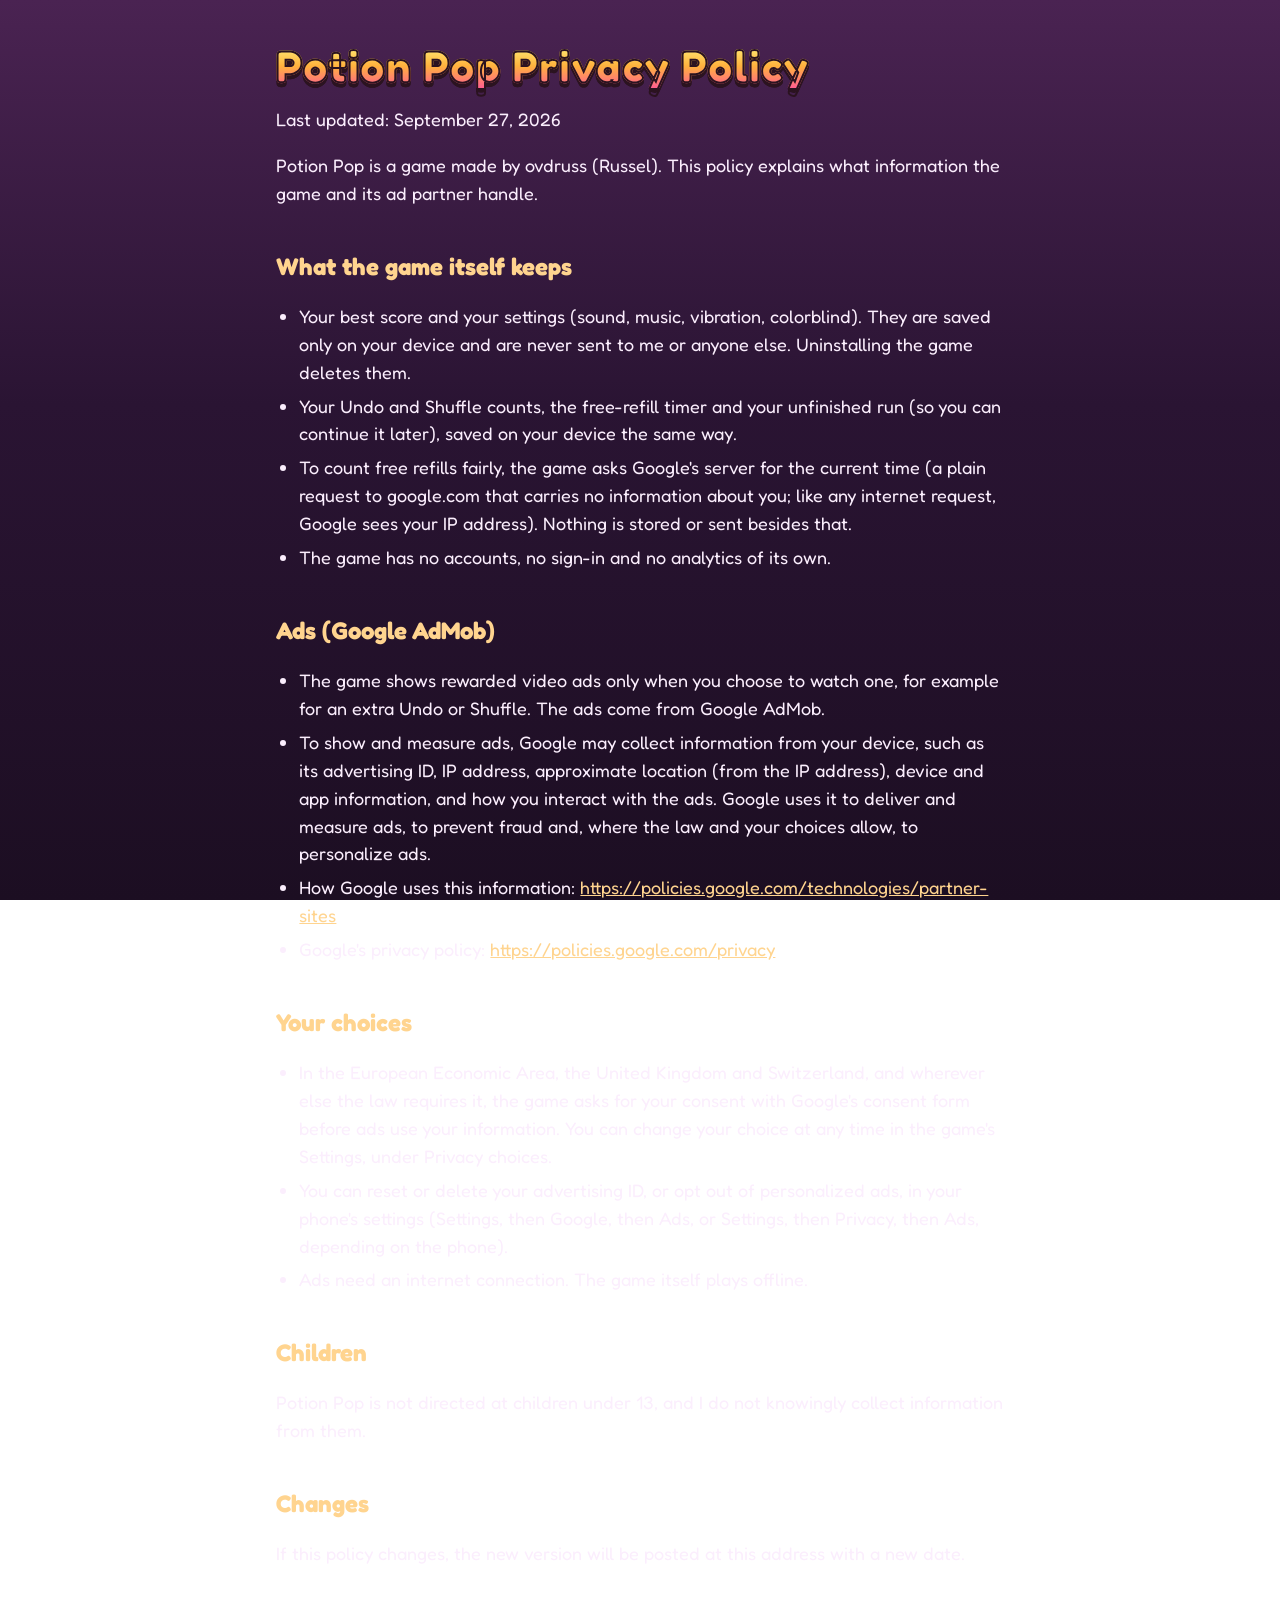
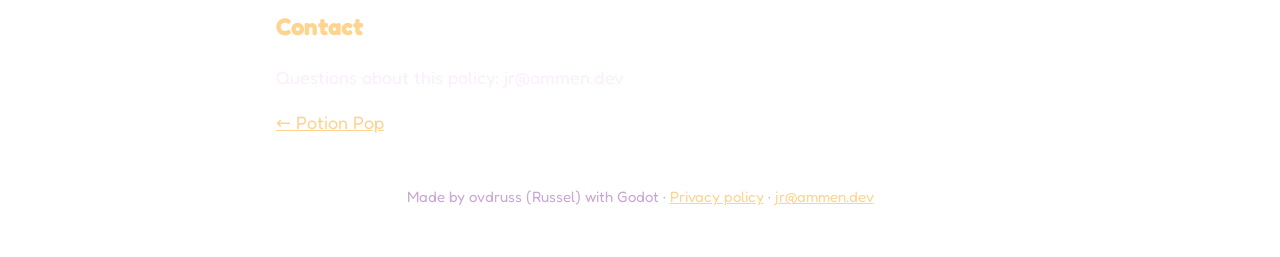
==== privacy/index.html @ 9a741957 "Potion Pop website: game page, privacy policy, app-ads.txt" ====
<!doctype html>
<html lang="en"><head><meta charset="utf-8"><meta name="viewport" content="width=device-width, initial-scale=1">
<title>Potion Pop: Privacy Policy</title><meta name="description" content="The privacy policy of Potion Pop, a game by ovdruss.">
<meta property="og:title" content="Potion Pop"><meta property="og:description" content="The privacy policy of Potion Pop, a game by ovdruss.">
<meta property="og:image" content="https://opiumheimer.github.io/assets/icon.png">
<link rel="icon" href="/assets/icon.png"><style>
@font-face { font-family: Fredoka; src: url("/assets/Fredoka.ttf"); font-weight: 300 700; }
:root { --ink: #2b1320; --cream: #fff6e0; --gold: #ffd48f; --pink: #ff5f8f; --text: #fbeefd; --muted: #c9a9d4; }
* { box-sizing: border-box; }
body { margin: 0; background: linear-gradient(#4a2352, #2a1433 45%, #1c0e22) fixed; color: var(--text);
  font: 18px/1.55 Fredoka, system-ui, sans-serif; }
main { max-width: 760px; margin: 0 auto; padding: 32px 16px 48px; }
a { color: var(--gold); }
.hero { text-align: center; }
.icon { width: 132px; height: 132px; border-radius: 30px; box-shadow: 0 10px 30px #0008; }
h1 { margin: 12px 0 0; font-size: 64px; line-height: 1; font-weight: 700; letter-spacing: 1px;
  background: linear-gradient(#fff27a, #ffb23d 50%, var(--pink)); -webkit-background-clip: text; background-clip: text;
  color: transparent; -webkit-text-stroke: 2px var(--ink); paint-order: stroke fill; filter: drop-shadow(0 4px 0 var(--ink)); }
.tag { margin: 12px auto 24px; max-width: 30em; font-size: 20px; }
.btn { display: inline-flex; align-items: center; gap: 10px; padding: 14px 26px; border-radius: 999px;
  background: linear-gradient(var(--cream), var(--gold)); color: var(--ink); font-size: clamp(19px, 5.4vw, 26px); font-weight: 700; white-space: nowrap;
  text-decoration: none; border: 5px solid var(--ink); box-shadow: 0 8px 0 #9c5a2e; }
.btn:active { transform: translateY(6px); box-shadow: 0 2px 0 #9c5a2e; }
.meta { color: var(--muted); font-size: 15px; margin-top: 16px; }
.trailer { display: block; width: min(100%, 340px); margin: 36px auto 0; border-radius: 22px; border: 5px solid var(--ink); background: #000; }
.shots { display: flex; gap: 14px; overflow-x: auto; padding: 8px 2px 16px; margin: 32px -16px 0; padding-left: 16px; scroll-snap-type: x mandatory; }
.shots img { height: 380px; border-radius: 18px; border: 4px solid var(--ink); scroll-snap-align: center; }
h2 { font-size: 30px; margin: 40px 0 10px; color: var(--gold); }
ul, ol { padding-left: 1.3em; } li { margin: 6px 0; }
.card { background: #0003; border: 2px solid #ffffff1a; border-radius: 20px; padding: 6px 22px 12px; }
footer { margin-top: 48px; text-align: center; color: var(--muted); font-size: 15px; }
.policy h1 { font-size: 44px; } .policy h2 { font-size: 24px; }
</style></head>
<body><main><article class="policy"><h1>Potion Pop Privacy Policy</h1>
<p>Last updated: September 27, 2026</p>
<p>Potion Pop is a game made by ovdruss (Russel). This policy explains what information the game and its ad partner handle.</p>
<h2>What the game itself keeps</h2>
<ul>
<li>Your best score and your settings (sound, music, vibration, colorblind). They are saved only on your device and are never sent to me or anyone else. Uninstalling the game deletes them.</li>
<li>Your Undo and Shuffle counts, the free-refill timer and your unfinished run (so you can continue it later), saved on your device the same way.</li>
<li>To count free refills fairly, the game asks Google's server for the current time (a plain request to google.com that carries no information about you; like any internet request, Google sees your IP address). Nothing is stored or sent besides that.</li>
<li>The game has no accounts, no sign-in and no analytics of its own.</li>
</ul>
<h2>Ads (Google AdMob)</h2>
<ul>
<li>The game shows rewarded video ads only when you choose to watch one, for example for an extra Undo or Shuffle. The ads come from Google AdMob.</li>
<li>To show and measure ads, Google may collect information from your device, such as its advertising ID, IP address, approximate location (from the IP address), device and app information, and how you interact with the ads. Google uses it to deliver and measure ads, to prevent fraud and, where the law and your choices allow, to personalize ads.</li>
<li>How Google uses this information: <a href="https://policies.google.com/technologies/partner-sites">https://policies.google.com/technologies/partner-sites</a></li>
<li>Google's privacy policy: <a href="https://policies.google.com/privacy">https://policies.google.com/privacy</a></li>
</ul>
<h2>Your choices</h2>
<ul>
<li>In the European Economic Area, the United Kingdom and Switzerland, and wherever else the law requires it, the game asks for your consent with Google's consent form before ads use your information. You can change your choice at any time in the game's Settings, under Privacy choices.</li>
<li>You can reset or delete your advertising ID, or opt out of personalized ads, in your phone's settings (Settings, then Google, then Ads, or Settings, then Privacy, then Ads, depending on the phone).</li>
<li>Ads need an internet connection. The game itself plays offline.</li>
</ul>
<h2>Children</h2>
<p>Potion Pop is not directed at children under 13, and I do not knowingly collect information from them.</p>
<h2>Changes</h2>
<p>If this policy changes, the new version will be posted at this address with a new date.</p>
<h2>Contact</h2>
<p>Questions about this policy: jr@ammen.dev</p></article><p><a href="/">&larr; Potion Pop</a></p><footer>Made by ovdruss (Russel) with Godot · <a href="/privacy/">Privacy policy</a> · <a href="mailto:jr@ammen.dev">jr@ammen.dev</a></footer></main></body></html>
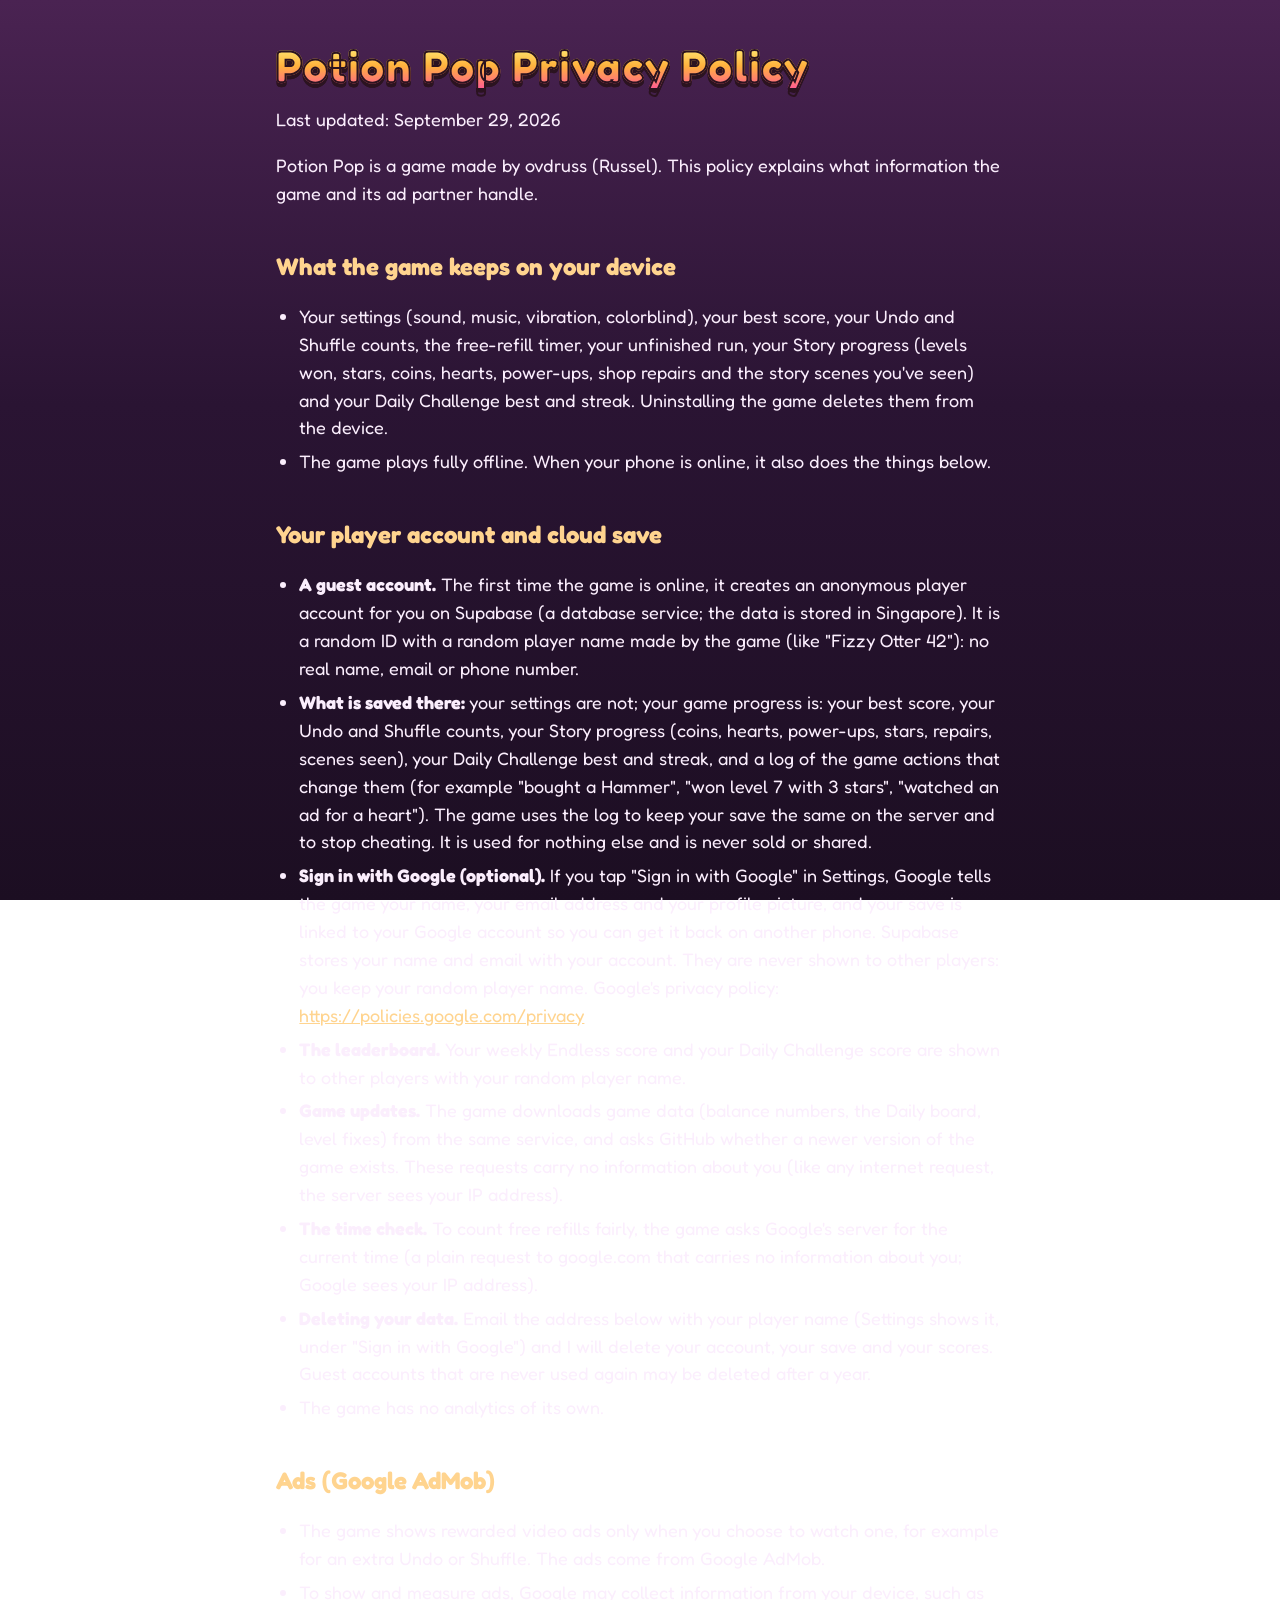
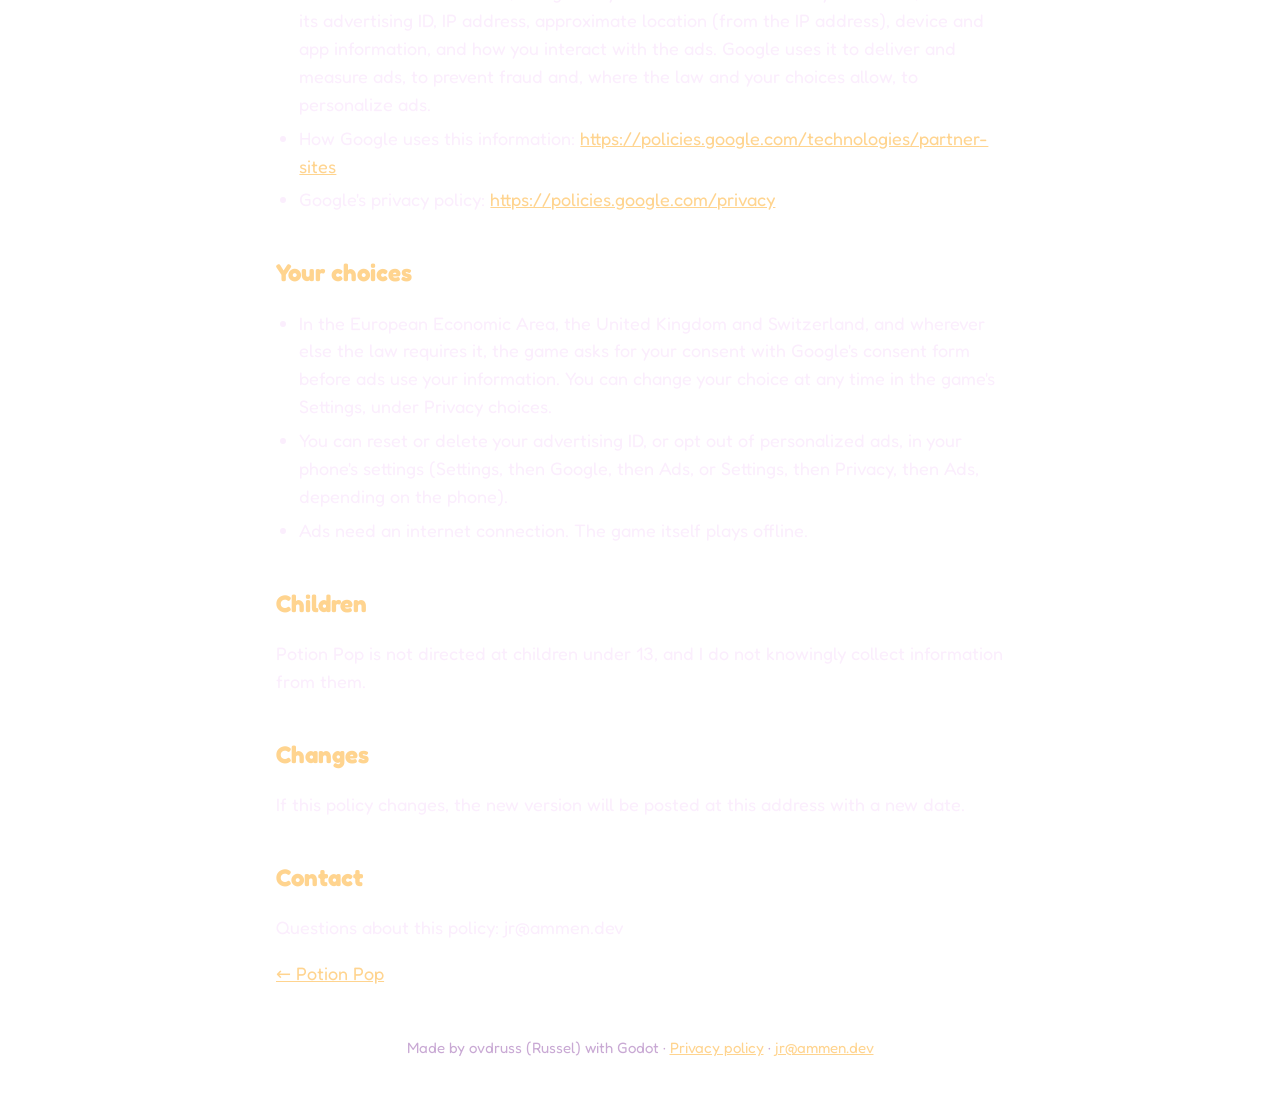
==== commit f926adba: "v1.0.4: the privacy policy for accounts, cloud save and the leaderboard; the download's real size" ====
--- a/privacy/index.html
+++ b/privacy/index.html
@@ -29,17 +29,28 @@
 ul, ol { padding-left: 1.3em; } li { margin: 6px 0; }
 .card { background: #0003; border: 2px solid #ffffff1a; border-radius: 20px; padding: 6px 22px 12px; }
 footer { margin-top: 48px; text-align: center; color: var(--muted); font-size: 15px; }
+.help { margin: 22px auto 0; max-width: 520px; text-align: left; background: #fff6e0; color: var(--ink); border: 4px solid var(--ink); border-radius: 20px; padding: 14px 20px; font-size: 17px; }
+.help b { color: #b0265a; } .help p { margin: 6px 0; }
 .policy h1 { font-size: 44px; } .policy h2 { font-size: 24px; }
 </style></head>
 <body><main><article class="policy"><h1>Potion Pop Privacy Policy</h1>
-<p>Last updated: September 27, 2026</p>
+<p>Last updated: September 29, 2026</p>
 <p>Potion Pop is a game made by ovdruss (Russel). This policy explains what information the game and its ad partner handle.</p>
-<h2>What the game itself keeps</h2>
+<h2>What the game keeps on your device</h2>
 <ul>
-<li>Your best score and your settings (sound, music, vibration, colorblind). They are saved only on your device and are never sent to me or anyone else. Uninstalling the game deletes them.</li>
-<li>Your Undo and Shuffle counts, the free-refill timer and your unfinished run (so you can continue it later), saved on your device the same way.</li>
-<li>To count free refills fairly, the game asks Google's server for the current time (a plain request to google.com that carries no information about you; like any internet request, Google sees your IP address). Nothing is stored or sent besides that.</li>
-<li>The game has no accounts, no sign-in and no analytics of its own.</li>
+<li>Your settings (sound, music, vibration, colorblind), your best score, your Undo and Shuffle counts, the free-refill timer, your unfinished run, your Story progress (levels won, stars, coins, hearts, power-ups, shop repairs and the story scenes you've seen) and your Daily Challenge best and streak. Uninstalling the game deletes them from the device.</li>
+<li>The game plays fully offline. When your phone is online, it also does the things below.</li>
+</ul>
+<h2>Your player account and cloud save</h2>
+<ul>
+<li><strong>A guest account.</strong> The first time the game is online, it creates an anonymous player account for you on Supabase (a database service; the data is stored in Singapore). It is a random ID with a random player name made by the game (like "Fizzy Otter 42"): no real name, email or phone number.</li>
+<li><strong>What is saved there:</strong> your settings are not; your game progress is: your best score, your Undo and Shuffle counts, your Story progress (coins, hearts, power-ups, stars, repairs, scenes seen), your Daily Challenge best and streak, and a log of the game actions that change them (for example "bought a Hammer", "won level 7 with 3 stars", "watched an ad for a heart"). The game uses the log to keep your save the same on the server and to stop cheating. It is used for nothing else and is never sold or shared.</li>
+<li><strong>Sign in with Google (optional).</strong> If you tap "Sign in with Google" in Settings, Google tells the game your name, your email address and your profile picture, and your save is linked to your Google account so you can get it back on another phone. Supabase stores your name and email with your account. They are never shown to other players: you keep your random player name. Google's privacy policy: <a href="https://policies.google.com/privacy">https://policies.google.com/privacy</a></li>
+<li><strong>The leaderboard.</strong> Your weekly Endless score and your Daily Challenge score are shown to other players with your random player name.</li>
+<li><strong>Game updates.</strong> The game downloads game data (balance numbers, the Daily board, level fixes) from the same service, and asks GitHub whether a newer version of the game exists. These requests carry no information about you (like any internet request, the server sees your IP address).</li>
+<li><strong>The time check.</strong> To count free refills fairly, the game asks Google's server for the current time (a plain request to google.com that carries no information about you; Google sees your IP address).</li>
+<li><strong>Deleting your data.</strong> Email the address below with your player name (Settings shows it, under "Sign in with Google") and I will delete your account, your save and your scores. Guest accounts that are never used again may be deleted after a year.</li>
+<li>The game has no analytics of its own.</li>
 </ul>
 <h2>Ads (Google AdMob)</h2>
 <ul>
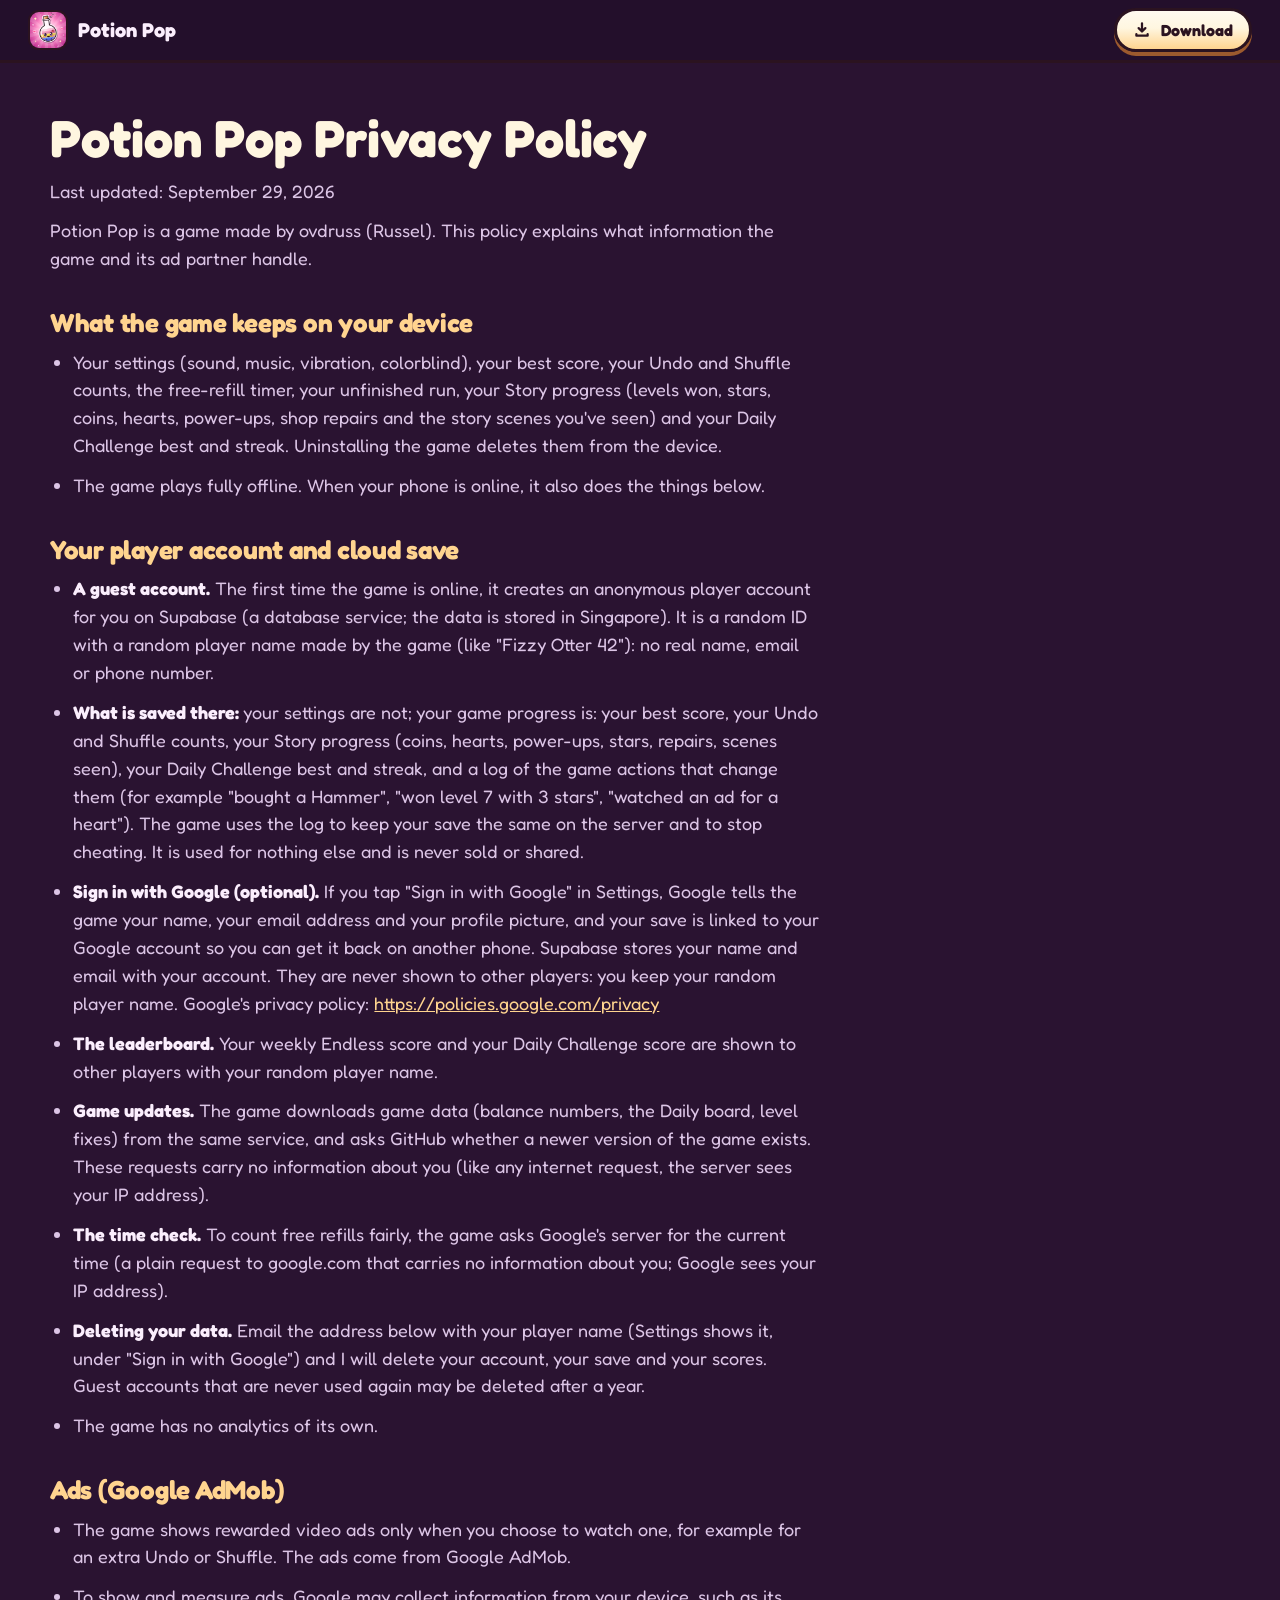
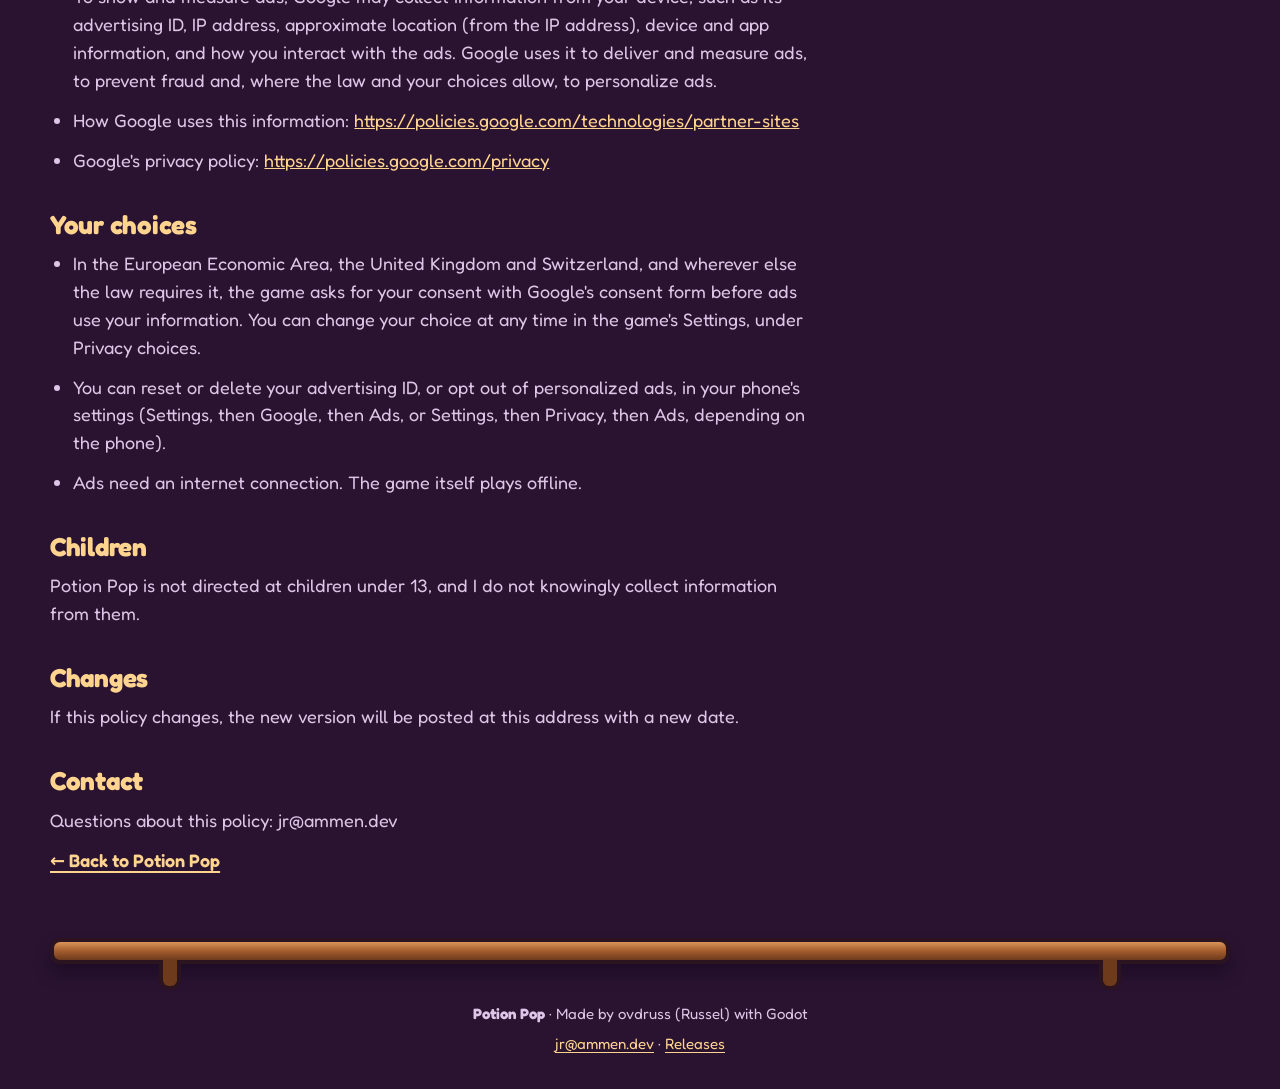
==== commit 6cb105a1: "The redesigned site: Story Mode, the three puzzles, the shop before/after, the gallery, Potion Pop's" ====
--- a/privacy/index.html
+++ b/privacy/index.html
@@ -1,39 +1,20 @@
 <!doctype html>
 <html lang="en"><head><meta charset="utf-8"><meta name="viewport" content="width=device-width, initial-scale=1">
-<title>Potion Pop: Privacy Policy</title><meta name="description" content="The privacy policy of Potion Pop, a game by ovdruss.">
-<meta property="og:title" content="Potion Pop"><meta property="og:description" content="The privacy policy of Potion Pop, a game by ovdruss.">
-<meta property="og:image" content="https://opiumheimer.github.io/assets/icon.png">
-<link rel="icon" href="/assets/icon.png"><style>
-@font-face { font-family: Fredoka; src: url("/assets/Fredoka.ttf"); font-weight: 300 700; }
-:root { --ink: #2b1320; --cream: #fff6e0; --gold: #ffd48f; --pink: #ff5f8f; --text: #fbeefd; --muted: #c9a9d4; }
-* { box-sizing: border-box; }
-body { margin: 0; background: linear-gradient(#4a2352, #2a1433 45%, #1c0e22) fixed; color: var(--text);
-  font: 18px/1.55 Fredoka, system-ui, sans-serif; }
-main { max-width: 760px; margin: 0 auto; padding: 32px 16px 48px; }
-a { color: var(--gold); }
-.hero { text-align: center; }
-.icon { width: 132px; height: 132px; border-radius: 30px; box-shadow: 0 10px 30px #0008; }
-h1 { margin: 12px 0 0; font-size: 64px; line-height: 1; font-weight: 700; letter-spacing: 1px;
-  background: linear-gradient(#fff27a, #ffb23d 50%, var(--pink)); -webkit-background-clip: text; background-clip: text;
-  color: transparent; -webkit-text-stroke: 2px var(--ink); paint-order: stroke fill; filter: drop-shadow(0 4px 0 var(--ink)); }
-.tag { margin: 12px auto 24px; max-width: 30em; font-size: 20px; }
-.btn { display: inline-flex; align-items: center; gap: 10px; padding: 14px 26px; border-radius: 999px;
-  background: linear-gradient(var(--cream), var(--gold)); color: var(--ink); font-size: clamp(19px, 5.4vw, 26px); font-weight: 700; white-space: nowrap;
-  text-decoration: none; border: 5px solid var(--ink); box-shadow: 0 8px 0 #9c5a2e; }
-.btn:active { transform: translateY(6px); box-shadow: 0 2px 0 #9c5a2e; }
-.meta { color: var(--muted); font-size: 15px; margin-top: 16px; }
-.trailer { display: block; width: min(100%, 340px); margin: 36px auto 0; border-radius: 22px; border: 5px solid var(--ink); background: #000; }
-.shots { display: flex; gap: 14px; overflow-x: auto; padding: 8px 2px 16px; margin: 32px -16px 0; padding-left: 16px; scroll-snap-type: x mandatory; }
-.shots img { height: 380px; border-radius: 18px; border: 4px solid var(--ink); scroll-snap-align: center; }
-h2 { font-size: 30px; margin: 40px 0 10px; color: var(--gold); }
-ul, ol { padding-left: 1.3em; } li { margin: 6px 0; }
-.card { background: #0003; border: 2px solid #ffffff1a; border-radius: 20px; padding: 6px 22px 12px; }
-footer { margin-top: 48px; text-align: center; color: var(--muted); font-size: 15px; }
-.help { margin: 22px auto 0; max-width: 520px; text-align: left; background: #fff6e0; color: var(--ink); border: 4px solid var(--ink); border-radius: 20px; padding: 14px 20px; font-size: 17px; }
-.help b { color: #b0265a; } .help p { margin: 6px 0; }
-.policy h1 { font-size: 44px; } .policy h2 { font-size: 24px; }
-</style></head>
-<body><main><article class="policy"><h1>Potion Pop Privacy Policy</h1>
+<title>Potion Pop: Privacy Policy</title>
+<meta name="description" content="The privacy policy of Potion Pop, a game by ovdruss.">
+<link rel="canonical" href="https://opiumheimer.github.io/privacy/">
+<meta name="theme-color" content="#2a1331">
+<meta property="og:title" content="Potion Pop: Privacy Policy">
+<meta property="og:image" content="https://opiumheimer.github.io/assets/img/og.png">
+<link rel="icon" href="../assets/icon.png">
+<link rel="stylesheet" href="../assets/css/site.css?v=187fda86"></head>
+<body>
+<a class="skip" href="#main">Skip to content</a>
+<header class="nav">
+  <a class="brand" href="../"><img src="../assets/icon.png" width="40" height="40" alt=""><span>Potion Pop</span></a>
+  <a class="btn btn-sm" href="https://github.com/opiumheimer/opiumheimer.github.io/releases/latest/download/PotionPop.apk"><svg aria-hidden="true" viewBox="0 0 24 24"><path d="M12 3v11m0 0-4.5-4.5M12 14l4.5-4.5M4.5 17.5v2h15v-2"/></svg>Download</a>
+</header>
+<main id="main" class="wrap policy"><article><h1>Potion Pop Privacy Policy</h1>
 <p>Last updated: September 29, 2026</p>
 <p>Potion Pop is a game made by ovdruss (Russel). This policy explains what information the game and its ad partner handle.</p>
 <h2>What the game keeps on your device</h2>
@@ -70,4 +51,9 @@
 <h2>Changes</h2>
 <p>If this policy changes, the new version will be posted at this address with a new date.</p>
 <h2>Contact</h2>
-<p>Questions about this policy: jr@ammen.dev</p></article><p><a href="/">&larr; Potion Pop</a></p><footer>Made by ovdruss (Russel) with Godot · <a href="/privacy/">Privacy policy</a> · <a href="mailto:jr@ammen.dev">jr@ammen.dev</a></footer></main></body></html>
+<p>Questions about this policy: jr@ammen.dev</p></article>
+<p><a class="text-link" href="../">&larr; Back to Potion Pop</a></p></main>
+<footer class="foot"><div class="shelf" aria-hidden="true"></div>
+<p><b>Potion Pop</b> · Made by ovdruss (Russel) with Godot</p>
+<p><a href="mailto:jr@ammen.dev">jr@ammen.dev</a> · <a href="https://github.com/opiumheimer/opiumheimer.github.io/releases">Releases</a></p></footer>
+</body></html>
--- a/assets/css/site.css
+++ b/assets/css/site.css
@@ -0,0 +1,591 @@
+/* Potion Pop's website (tools/make_site.py copies it to assets/css/site.css).
+   The game's own look: ink outlines, cream candy buttons with a lip, wood shelves,
+   the night potion shop in plum, the Sugar Rush pinks for the arcade side. Mobile first. */
+
+@font-face {
+  font-family: Fredoka;
+  src: url("../Fredoka.ttf") format("truetype");
+  font-weight: 300 700;
+  font-display: swap;
+}
+
+:root {
+  --ink: #2b1320;
+  --night: #2a1331;
+  --plum: #3b1a45;
+  --plum-hi: #54275e;
+  --cream: #fff6e0;
+  --gold: #ffd48f;
+  --honey: #ffb23d;
+  --berry: #ff5f8f;
+  --berry-deep: #d8356b;
+  --blush: #ffc4d8;
+  --wood-hi: #d9955a;
+  --wood: #a8602f;
+  --wood-lo: #6e3a1c;
+  --lip: #9c5a2e;
+  --mint: #6fdca0;
+  --text: #fbeefd;
+  --muted: #dcc5e6;
+  --wrap: 1180px;
+  --gutter: 16px;
+  --radius: 22px;
+  --ease: cubic-bezier(.16, 1, .3, 1);
+  color-scheme: dark;
+}
+
+*, *::before, *::after { box-sizing: border-box; }
+html { scroll-behavior: smooth; scroll-padding-top: 76px; -webkit-text-size-adjust: 100%; }
+body {
+  margin: 0;
+  overflow-x: clip;
+  background: var(--night);
+  color: var(--text);
+  font: 400 17px/1.55 Fredoka, "Trebuchet MS", system-ui, sans-serif;
+}
+img, video, svg { display: block; max-width: 100%; }
+img, video { height: auto; }
+h1, h2, h3 { margin: 0; line-height: 1.05; font-weight: 700; text-wrap: balance; }
+h2 { font-size: clamp(34px, 8vw, 58px); letter-spacing: -.01em; }
+h3 { font-size: 22px; }
+p { margin: 0; }
+a { color: inherit; }
+ul, ol { margin: 0; padding: 0; list-style: none; }
+::selection { background: var(--berry); color: #fff; }
+:focus-visible { outline: 4px solid var(--gold); outline-offset: 3px; border-radius: 12px; }
+html { scrollbar-color: var(--plum-hi) var(--night); }
+
+.wrap { width: min(100% - 2 * var(--gutter), var(--wrap)); margin-inline: auto; }
+.lead { margin-top: 14px; max-width: 34em; color: var(--muted); font-size: 19px; }
+.text-link { color: var(--gold); font-weight: 600; text-underline-offset: 4px; text-decoration-thickness: 2px; }
+
+.skip {
+  position: absolute; left: 12px; top: -80px; z-index: 50;
+  padding: 10px 16px; border-radius: 12px; background: var(--cream); color: var(--ink); font-weight: 700;
+}
+.skip:focus { top: 12px; }
+
+/* --- Buttons: the game's cream candy pill (ink outline + a toffee lip) --- */
+.btn {
+  display: inline-flex; align-items: center; justify-content: center; gap: 10px;
+  min-height: 48px; padding: 8px 20px;
+  border: 4px solid var(--ink); border-radius: 999px;
+  background: linear-gradient(#fffaf0, var(--cream) 45%, var(--gold));
+  color: var(--ink); font-weight: 700; font-size: 17px; text-decoration: none; white-space: nowrap;
+  box-shadow: 0 5px 0 var(--lip), 0 10px 18px rgb(12 2 18 / .35);
+  transition: transform .15s var(--ease), box-shadow .15s var(--ease);
+}
+.btn svg { width: 22px; height: 22px; fill: none; stroke: currentColor; stroke-width: 3; stroke-linecap: round; stroke-linejoin: round; }
+.btn:hover { transform: translateY(-2px); box-shadow: 0 7px 0 var(--lip), 0 14px 22px rgb(12 2 18 / .4); }
+.btn:active { transform: translateY(4px); box-shadow: 0 1px 0 var(--lip), 0 4px 8px rgb(12 2 18 / .3); }
+.btn-big { min-height: 68px; padding: 10px 30px; font-size: clamp(20px, 5.6vw, 25px); border-width: 5px; box-shadow: 0 7px 0 var(--lip), 0 14px 26px rgb(12 2 18 / .45); }
+.btn-big svg { width: 28px; height: 28px; }
+.btn-sm { min-height: 44px; padding: 6px 16px; font-size: 16px; border-width: 3px; box-shadow: 0 4px 0 var(--lip); }
+.btn-sm svg { width: 18px; height: 18px; }
+
+.round {
+  display: grid; place-items: center; width: 48px; height: 48px; padding: 0;
+  border: 3px solid var(--ink); border-radius: 50%; background: var(--cream); color: var(--ink);
+  box-shadow: 0 4px 0 var(--lip); cursor: pointer;
+  transition: transform .15s var(--ease);
+}
+.round svg { width: 22px; height: 22px; fill: none; stroke: currentColor; stroke-width: 3.2; stroke-linecap: round; stroke-linejoin: round; }
+.round:hover { transform: translateY(-2px); }
+.round:active { transform: translateY(3px); box-shadow: 0 1px 0 var(--lip); }
+
+/* --- Phone frames --- */
+.phone {
+  position: relative; aspect-ratio: 9 / 16; overflow: hidden;
+  border: 7px solid var(--ink); border-radius: 34px; background: var(--ink);
+  box-shadow: 0 22px 44px rgb(10 0 18 / .5);
+}
+.phone img, .phone video { width: 100%; height: 100%; object-fit: cover; }
+
+/* --- Wood shelf --- */
+.shelf {
+  position: relative; height: 26px;
+  border: 4px solid var(--ink); border-radius: 10px;
+  background: linear-gradient(var(--wood-hi), var(--wood) 45%, var(--wood-lo));
+  box-shadow: 0 10px 16px rgb(10 0 18 / .35);
+}
+.shelf::before, .shelf::after {
+  content: ""; position: absolute; top: 18px; width: 22px; height: 30px;
+  border: 4px solid var(--ink); border-top: 0; border-radius: 0 0 10px 10px; background: var(--wood-lo);
+}
+.shelf::before { left: 9%; }
+.shelf::after { right: 9%; }
+
+/* --- Nav --- */
+.nav {
+  position: sticky; top: 0; z-index: 20;
+  display: flex; align-items: center; justify-content: space-between; gap: 12px;
+  padding: 8px var(--gutter);
+  background: rgb(36 15 43 / .94);
+  border-bottom: 3px solid var(--ink);
+}
+.brand { display: flex; align-items: center; gap: 10px; min-height: 44px; font-weight: 700; font-size: 20px; text-decoration: none; white-space: nowrap; }
+.brand img { border-radius: 11px; border: 2px solid var(--ink); }
+.nav nav { display: none; }
+.nav nav ul { display: flex; gap: 4px; }
+.nav nav a { display: block; padding: 10px 14px; border-radius: 999px; font-weight: 600; text-decoration: none; color: var(--muted); }
+.nav nav a:hover { color: var(--text); background: rgb(255 255 255 / .07); }
+
+/* --- Hero: the shop at night --- */
+.hero {
+  position: relative; isolation: isolate;
+  display: grid; gap: 24px;
+  padding: 58px var(--gutter) 0;
+  background:
+    radial-gradient(ellipse 70% 50% at 50% 12%, rgb(255 200 120 / .16), transparent 70%),
+    radial-gradient(circle at 1.5px 1.5px, rgb(255 255 255 / .05) 1.5px, transparent 2px) 0 0 / 30px 30px,
+    linear-gradient(#512660, var(--plum) 55%, var(--night));
+  overflow: clip;
+}
+.lights { position: absolute; inset: 0 0 auto; width: 100%; height: 70px; z-index: -1; }
+.lights path { fill: none; stroke: var(--ink); stroke-width: 4; vector-effect: non-scaling-stroke; }
+.lights circle { fill: #ffe9a8; stroke: var(--ink); stroke-width: 3; vector-effect: non-scaling-stroke; animation: twinkle 3.2s ease-in-out infinite; }
+.lights circle:nth-child(3n) { fill: var(--blush); animation-delay: -1.1s; }
+.lights circle:nth-child(3n + 1) { fill: #aef0cf; animation-delay: -2.2s; }
+@keyframes twinkle { 50% { opacity: .55; } }
+
+.bubbles { position: absolute; inset: 0; z-index: -1; pointer-events: none; }
+.bubbles i {
+  position: absolute; bottom: 60px; width: 14px; height: 14px; border-radius: 50%;
+  border: 2px solid rgb(255 246 224 / .5); background: rgb(255 246 224 / .08);
+  opacity: 0; animation: rise 9s linear infinite;
+}
+.bubbles i:nth-child(1) { left: 8%; animation-delay: 0s; }
+.bubbles i:nth-child(2) { left: 22%; width: 9px; height: 9px; animation-delay: -3s; }
+.bubbles i:nth-child(3) { left: 48%; width: 18px; height: 18px; animation-delay: -6s; }
+.bubbles i:nth-child(4) { left: 67%; animation-delay: -1.5s; }
+.bubbles i:nth-child(5) { left: 84%; width: 10px; height: 10px; animation-delay: -4.5s; }
+.bubbles i:nth-child(6) { left: 94%; animation-delay: -7.5s; }
+@keyframes rise {
+  0% { transform: translateY(0); opacity: 0; }
+  10% { opacity: 1; }
+  100% { transform: translateY(-560px); opacity: 0; }
+}
+
+.hero-copy { text-align: center; }
+.logo { display: flex; flex-direction: column; align-items: center; font-size: clamp(64px, 19vw, 128px); line-height: .9; transform: rotate(-4deg); }
+.logo-potion {
+  color: var(--cream);
+  -webkit-text-stroke: .09em var(--ink); paint-order: stroke fill;
+  text-shadow: 0 .07em 0 var(--ink);
+}
+/* The game's logo: the one place the candy gradient lives. */
+.logo-pop {
+  margin-top: -.02em; font-size: 1.32em; text-transform: uppercase;
+  background: linear-gradient(#fff27a 10%, var(--honey) 48%, var(--berry) 88%);
+  -webkit-background-clip: text; background-clip: text; color: transparent;
+  -webkit-text-stroke: .075em var(--ink); paint-order: stroke fill;
+  filter: drop-shadow(0 .06em 0 var(--ink));
+}
+.hero-line { margin-top: 22px; font-size: clamp(22px, 6vw, 30px); font-weight: 600; line-height: 1.2; color: var(--cream); }
+.hero-sub { margin: 10px auto 0; max-width: 28em; color: var(--muted); }
+.cta-row { display: flex; flex-direction: column; align-items: center; gap: 14px; margin-top: 24px; }
+.link-play {
+  display: inline-flex; align-items: center; gap: 8px; min-height: 44px; padding: 4px 10px;
+  color: var(--gold); font-weight: 600; text-decoration: none; border-radius: 999px;
+}
+.link-play svg { width: 22px; height: 22px; fill: currentColor; }
+.link-play:hover { text-decoration: underline; text-underline-offset: 5px; }
+.meta { margin-top: 14px; color: var(--text); font-weight: 600; font-size: 16px; }
+.meta-note { margin-top: 2px; color: var(--muted); font-size: 15px; }
+
+.hero-stage { position: relative; width: min(100%, 440px); margin: 8px auto 0; height: clamp(330px, 92vw, 470px); }
+.hero-stage .phone { position: absolute; width: 58%; }
+.phone-front { left: 6%; top: 0; transform: rotate(-3deg); z-index: 2; }
+.phone-back { right: 2%; top: 44px; transform: rotate(6deg); filter: saturate(.9); }
+.hero-mika { position: absolute; right: -4%; bottom: -10px; width: 44%; z-index: 3; filter: drop-shadow(0 10px 14px rgb(10 0 18 / .45)); }
+.hero-shelf { position: relative; z-index: 4; margin: -64px -8px 0; }
+.bottles { width: min(100%, 720px); margin: 0 auto -6px; position: relative; z-index: 1; animation: bob 4s ease-in-out infinite; }
+@keyframes bob { 50% { transform: translateY(-5px); } }
+
+/* --- Story: the awning, the before/after --- */
+.story {
+  position: relative;
+  padding: 96px 0 72px;
+  background:
+    radial-gradient(circle at 50% 0, rgb(255 180 120 / .1), transparent 60%),
+    repeating-linear-gradient(45deg, rgb(255 255 255 / .025) 0 2px, transparent 2px 26px),
+    #33173c;
+}
+.awning {
+  position: absolute; inset: 0 0 auto; height: 58px;
+  background: repeating-linear-gradient(90deg, var(--berry) 0 44px, var(--cream) 44px 88px);
+  border-top: 4px solid var(--ink);
+  -webkit-mask: radial-gradient(22px 16px at 22px 42px, #000 98%, transparent) 0 0 / 44px 58px repeat-x, linear-gradient(#000 0 0) 0 0 / 100% 42px no-repeat;
+          mask: radial-gradient(22px 16px at 22px 42px, #000 98%, transparent) 0 0 / 44px 58px repeat-x, linear-gradient(#000 0 0) 0 0 / 100% 42px no-repeat;
+  filter: drop-shadow(0 6px 0 rgb(20 5 25 / .5));
+}
+.story-grid { display: grid; gap: 40px; }
+.plank {
+  display: inline-block; padding: 12px 22px 16px;
+  border: 4px solid var(--ink); border-radius: 16px;
+  background: linear-gradient(var(--wood-hi), var(--wood) 60%, var(--wood-lo));
+  color: var(--cream); text-shadow: 0 3px 0 var(--ink);
+  box-shadow: 0 8px 0 rgb(20 5 25 / .45);
+  transform: rotate(-2deg);
+}
+.story-copy > p { margin-top: 18px; max-width: 30em; font-size: 19px; color: var(--muted); }
+.story-copy > p:first-of-type { margin-top: 28px; color: var(--text); }
+.talk { position: relative; margin: 34px 0 0; padding: 18px 18px 18px 118px; min-height: 124px;
+  border: 4px solid var(--ink); border-radius: 26px; background: var(--cream); color: var(--ink);
+  box-shadow: 0 8px 0 rgb(20 5 25 / .45);
+}
+.talk img { position: absolute; left: -6px; bottom: -4px; width: 124px; height: auto; }
+.talk blockquote { margin: 0; font-size: 18px; font-weight: 500; line-height: 1.4; }
+.talk figcaption {
+  position: absolute; left: 110px; top: -18px; padding: 2px 14px 4px;
+  border: 3px solid var(--ink); border-radius: 999px; background: var(--berry); color: #fff; font-weight: 700; font-size: 16px;
+}
+
+.fixer { margin: 0; }
+.fixer-frame {
+  position: relative; aspect-ratio: 9 / 16; width: min(100%, 440px); margin-inline: auto; overflow: hidden;
+  border: 8px solid var(--ink); border-radius: 30px;
+  box-shadow: 0 0 0 10px var(--wood), 0 0 0 14px var(--ink), 0 26px 50px rgb(10 0 18 / .55);
+  touch-action: pan-y;
+}
+.fixer-frame img { position: absolute; inset: 0; width: 100%; height: 100%; object-fit: cover; }
+.fixer-before { clip-path: inset(0 calc(100% - var(--split)) 0 0); }
+.fixer-line { position: absolute; top: 0; bottom: 0; left: var(--split); width: 5px; margin-left: -2.5px; background: var(--cream); box-shadow: 0 0 0 2px var(--ink); pointer-events: none; }
+.fixer-knob { position: absolute; top: 50%; left: 50%; width: 64px; height: 64px; margin: -32px 0 0 -32px;
+  display: grid; place-items: center; border: 4px solid var(--ink); border-radius: 50%; background: var(--cream);
+  box-shadow: 0 5px 0 var(--lip);
+}
+.fixer-knob img { position: static; width: 44px; height: 44px; }
+.fixer-tag {
+  position: absolute; top: 14px; padding: 3px 14px 5px; border: 3px solid var(--ink); border-radius: 999px;
+  font-weight: 700; font-size: 15px; pointer-events: none;
+}
+.fixer-tag-before { left: 14px; background: #c9bccf; color: var(--ink); }
+.fixer-tag-after { right: 14px; background: var(--gold); color: var(--ink); }
+.fixer-range {
+  position: absolute; inset: 0; width: 100%; height: 100%; margin: 0; opacity: 0; cursor: ew-resize;
+  -webkit-appearance: none; appearance: none;
+}
+.fixer-range::-webkit-slider-thumb { -webkit-appearance: none; width: 72px; height: 100vh; }
+.fixer-frame:has(.fixer-range:focus-visible) { outline: 4px solid var(--gold); outline-offset: 16px; }
+.fixer figcaption { margin-top: 28px; text-align: center; color: var(--muted); font-weight: 600; }
+
+/* --- The path: map + steps as map stops --- */
+.path { padding: 72px 0 80px; background: var(--night); }
+.path-grid { display: grid; gap: 40px; }
+.phone-map { width: min(76%, 320px); margin-inline: auto; transform: rotate(-2deg); }
+.path-copy h2 { max-width: 12em; }
+.steps { position: relative; margin-top: 30px; display: grid; gap: 18px; }
+.steps::before { content: ""; position: absolute; left: 31px; top: 30px; bottom: 30px; border-left: 6px dotted #8fdcaa; }
+.steps li { position: relative; display: flex; gap: 16px; align-items: center; }
+.node {
+  flex: none; display: grid; place-items: center; width: 68px; height: 68px;
+  border: 4px solid var(--ink); border-radius: 50%;
+  background: radial-gradient(circle at 35% 30%, #b8f5cf, var(--mint) 55%, #37a86b);
+  box-shadow: 0 5px 0 #1f6b44;
+}
+.node img { width: 42px; height: 42px; }
+.steps b { display: block; font-size: 21px; }
+.steps span:not(.node) { color: var(--muted); }
+.hearts { margin-top: 28px; display: flex; gap: 12px; align-items: center; color: var(--muted); max-width: 32em; }
+.hearts img { flex: none; width: 36px; height: 36px; }
+
+/* --- Modes: three phones on one long shelf --- */
+.modes { padding: 76px 0 84px; background: linear-gradient(#3b1a45, #331638); }
+.mode-shelf {
+  display: grid; grid-auto-flow: column; grid-auto-columns: min(74%, 290px); gap: 18px;
+  margin-top: 34px; padding: 6px var(--gutter) 0;
+  overflow-x: auto; scroll-snap-type: x mandatory; scrollbar-width: none; overscroll-behavior-x: contain;
+}
+.mode-shelf::-webkit-scrollbar { display: none; }
+.mode { scroll-snap-align: center; }
+.mode .phone { border-radius: 28px; }
+.mode h3 { display: flex; align-items: center; gap: 10px; margin-top: 18px; font-size: 26px; }
+.mode h3 img { width: 44px; height: 44px; }
+.mode p { margin-top: 6px; color: var(--muted); }
+
+/* --- Arcade: Sugar Rush colors --- */
+.arcade {
+  position: relative; padding: 76px 0 84px; color: var(--ink);
+  background:
+    repeating-linear-gradient(-45deg, rgb(255 255 255 / .16) 0 18px, transparent 18px 44px),
+    linear-gradient(160deg, #ff8fb1, #ff9f7a 55%, #ffc15c);
+  border-block: 4px solid var(--ink);
+}
+.arcade-grid { display: grid; gap: 36px; }
+.phone-endless { width: min(74%, 310px); margin-inline: auto; transform: rotate(2.5deg); }
+.arcade h2 { color: var(--ink); }
+.arcade-copy > p { margin-top: 16px; max-width: 30em; font-size: 19px; font-weight: 500; }
+.chips { display: flex; flex-wrap: wrap; gap: 10px; margin-top: 22px; }
+.chips li { padding: 6px 16px 8px; border: 3px solid var(--ink); border-radius: 999px; background: var(--cream); font-weight: 600; box-shadow: 0 4px 0 rgb(43 19 32 / .35); }
+.daily {
+  display: flex; gap: 16px; align-items: center; margin-top: 30px; padding: 18px 20px;
+  border: 4px solid var(--ink); border-radius: var(--radius); background: #fff3fa;
+  box-shadow: 0 7px 0 rgb(43 19 32 / .35);
+}
+.daily img { flex: none; width: 64px; height: auto; }
+.daily h3 { font-size: 24px; }
+.daily p { margin-top: 4px; }
+
+/* --- Trailer: a lit display case --- */
+.theater {
+  padding: 84px 0;
+  background: radial-gradient(ellipse 60% 55% at 50% 60%, rgb(255 190 110 / .16), transparent 70%), #1e0c24;
+}
+.theater-grid { display: grid; gap: 30px; justify-items: center; text-align: center; }
+.theater-copy p { margin-top: 12px; color: var(--muted); font-size: 19px; }
+.case { padding: 18px; border: 4px solid var(--ink); border-radius: 40px; background: linear-gradient(var(--wood-hi), var(--wood) 30%, var(--wood-lo)); box-shadow: 0 30px 60px rgb(0 0 0 / .5); }
+.phone-video { width: min(72vw, 330px); }
+/* The trailer's own player (site.js): the native controls stay without JS */
+.player [hidden] { display: none; }
+.player video { cursor: pointer; }
+.player:fullscreen { width: 100vw; height: 100vh; aspect-ratio: auto; border: 0; border-radius: 0; background: #000; }
+.player:-webkit-full-screen { width: 100vw; height: 100vh; aspect-ratio: auto; border: 0; border-radius: 0; background: #000; }
+.player:fullscreen video { object-fit: contain; }
+.player:-webkit-full-screen video { object-fit: contain; }
+.player:fullscreen .bar { left: 50%; right: auto; width: min(560px, 100vw - 24px); bottom: 20px; translate: -50% 0; }
+.player:-webkit-full-screen .bar { left: 50%; right: auto; width: min(560px, 100vw - 24px); bottom: 20px; translate: -50% 0; }
+.big-play {
+  position: absolute; left: 50%; top: 50%; width: 92px; height: 92px; margin: -46px 0 0 -46px;
+  display: grid; place-items: center; padding: 0;
+  border: 5px solid var(--ink); border-radius: 50%; background: var(--cream); color: var(--ink);
+  box-shadow: 0 6px 0 var(--lip), 0 0 0 10px rgb(255 246 224 / .25); cursor: pointer;
+  transition: transform .2s var(--ease), opacity .2s;
+}
+.big-play:hover { transform: scale(1.06); }
+.big-play svg { width: 56px; height: 56px; fill: currentColor; }
+.big-play .spin { display: none; width: 40px; height: 40px; border: 6px solid var(--gold); border-top-color: var(--berry); border-radius: 50%; animation: spin .8s linear infinite; }
+.player.loading .big-play .spin { display: block; }
+.player.loading .big-play svg { display: none; }
+.player.playing:not(.loading) .big-play { opacity: 0; pointer-events: none; transform: scale(.7); }
+@keyframes spin { to { transform: rotate(1turn); } }
+.bar {
+  position: absolute; left: 8px; right: 8px; bottom: 8px;
+  display: flex; flex-wrap: wrap; align-items: center; gap: 0 2px; padding: 4px 6px 2px;
+  border: 3px solid var(--ink); border-radius: 22px; background: rgb(255 246 224 / .94); color: var(--ink);
+  box-shadow: 0 4px 0 var(--lip);
+  transition: opacity .25s, transform .25s var(--ease);
+}
+.player.playing.idle .bar { opacity: 0; transform: translateY(12px); pointer-events: none; }
+.player.playing.idle { cursor: none; }
+.pbtn { flex: none; display: grid; place-items: center; width: 40px; height: 40px; padding: 0; border: 0; border-radius: 50%; background: none; color: inherit; cursor: pointer; }
+.pbtn:hover { background: rgb(43 19 32 / .1); }
+.pbtn svg { width: 24px; height: 24px; fill: currentColor; }
+.pbtn .w { fill: none; stroke: currentColor; stroke-width: 2.6; stroke-linecap: round; stroke-linejoin: round; }
+.player .i-pause, .player.playing .pbtn .i-play, .player .i-muted, .player.muted .i-sound { display: none; }
+.player.playing .i-pause, .player.muted .i-muted { display: block; }
+.time { flex: none; margin: 0 auto 0 4px; font-size: 14px; font-weight: 700; font-variant-numeric: tabular-nums; }
+.seek { order: -1; flex: 1 1 100%; min-width: 0; height: 28px; margin: 0 4px; background: none; cursor: pointer; -webkit-appearance: none; appearance: none; }
+.seek::-webkit-slider-runnable-track { height: 10px; border: 2px solid var(--ink); border-radius: 99px; background: linear-gradient(90deg, var(--berry) var(--v), var(--plum-hi) var(--v)); }
+.seek::-moz-range-track { height: 10px; border: 2px solid var(--ink); border-radius: 99px; background: var(--plum-hi); }
+.seek::-moz-range-progress { height: 10px; border: 2px solid var(--ink); border-radius: 99px; background: var(--berry); }
+.seek::-webkit-slider-thumb { -webkit-appearance: none; width: 20px; height: 20px; margin-top: -7px; border: 3px solid var(--ink); border-radius: 50%; background: var(--gold); }
+.seek::-moz-range-thumb { width: 14px; height: 14px; border: 3px solid var(--ink); border-radius: 50%; background: var(--gold); }
+.seek:focus-visible { outline: none; }
+.seek:focus-visible::-webkit-slider-thumb { box-shadow: 0 0 0 4px var(--berry); }
+.seek:focus-visible::-moz-range-thumb { box-shadow: 0 0 0 4px var(--berry); }
+
+/* --- Gallery --- */
+.gallery { padding: 76px 0 70px; background: var(--night); }
+.gallery-head { display: flex; flex-wrap: wrap; align-items: end; justify-content: space-between; gap: 16px; }
+.gallery-nav { display: flex; align-items: center; gap: 12px; }
+.count { min-width: 64px; text-align: center; font-weight: 600; color: var(--muted); font-variant-numeric: tabular-nums; }
+.count b { color: var(--text); }
+.track {
+  display: grid; grid-auto-flow: column; grid-auto-columns: min(62%, 250px); gap: 18px;
+  margin-top: 26px; padding: 8px max(var(--gutter), (100% - var(--wrap)) / 2) 22px;
+  overflow-x: auto; scroll-snap-type: x mandatory; scroll-padding-inline: max(var(--gutter), (100% - var(--wrap)) / 2);
+  scrollbar-width: none; overscroll-behavior-x: contain;
+}
+.track::-webkit-scrollbar { display: none; }
+.track:focus-visible { outline-offset: -4px; }
+.track li { scroll-snap-align: start; }
+.shot { display: block; width: 100%; padding: 0; border: 0; background: none; cursor: zoom-in; border-radius: 34px; }
+.shot .phone { transition: transform .25s var(--ease); }
+.shot:hover .phone { transform: translateY(-6px) rotate(-1deg); }
+.track p { margin-top: 12px; text-align: center; color: var(--muted); font-size: 15px; }
+.progress { width: min(100% - 2 * var(--gutter), 320px); height: 8px; margin: 6px auto 0; border: 2px solid var(--ink); border-radius: 99px; background: var(--plum); overflow: hidden; }
+.progress span { display: block; height: 100%; width: var(--p, 12.5%); transform: translateX(var(--o, 0%)); background: var(--gold); border-radius: 99px; transition: transform .3s var(--ease); }
+
+.lightbox { padding: 0; border: 0; background: none; max-width: 100vw; max-height: 100dvh; overflow: visible; }
+.lightbox::backdrop { background: rgb(20 6 26 / .9); }
+.lightbox img { width: auto; height: min(84dvh, 900px); aspect-ratio: 9 / 16; max-width: calc(100vw - 32px); object-fit: contain; border: 6px solid var(--ink); border-radius: 30px; }
+.lightbox-cap { margin-top: 10px; text-align: center; color: var(--text); font-weight: 600; }
+.lb-close { position: fixed; top: 14px; right: 14px; }
+.lb-prev, .lb-next { position: fixed; top: 50%; margin-top: -24px; }
+.lb-prev { left: 12px; }
+.lb-next { right: 12px; }
+
+/* --- Online: hanging signs --- */
+.online { padding: 76px 0 84px; background: #33173c; }
+.rod { width: min(100% - 2 * var(--gutter), var(--wrap)); height: 14px; margin: 38px auto 0; border: 3px solid var(--ink); border-radius: 99px; background: linear-gradient(var(--gold), var(--honey)); }
+.signs { display: grid; gap: 30px; width: min(100% - 2 * var(--gutter), var(--wrap)); margin: 0 auto; }
+.sign {
+  position: relative; margin-top: 30px; padding: 22px 20px 22px;
+  border: 4px solid var(--ink); border-radius: 18px;
+  background: linear-gradient(#fff9ec, var(--cream)); color: var(--ink);
+  box-shadow: 0 7px 0 rgb(20 5 25 / .5);
+}
+.sign::before, .sign::after { content: ""; position: absolute; top: -34px; height: 34px; border-left: 4px solid var(--ink); }
+.sign::before { left: 22%; }
+.sign::after { right: 22%; }
+.sign:nth-child(2) { transform: rotate(1.2deg); }
+.sign:nth-child(3) { transform: rotate(-1deg); }
+.sign img, .sign .cloud { height: 48px; width: auto; }
+.cloud path { fill: #dff2ff; stroke: var(--ink); stroke-width: 4; stroke-linejoin: round; }
+.sign h3 { margin-top: 12px; font-size: 24px; }
+.sign p { margin-top: 6px; }
+
+/* --- What's new: a potion label --- */
+.news { padding: 80px 0 60px; background: linear-gradient(#33173c, var(--night)); }
+.news-grid { display: grid; gap: 20px; align-items: end; }
+.label {
+  position: relative; padding: 30px 24px 28px;
+  border: 4px solid var(--ink); border-radius: 26px;
+  background: var(--cream); color: var(--ink);
+  box-shadow: 0 0 0 8px var(--berry), 0 0 0 12px var(--ink), 0 22px 40px rgb(10 0 18 / .5);
+  margin: 12px;
+}
+.label h2 { font-size: clamp(30px, 7vw, 46px); }
+.label .date { margin-top: 6px; font-weight: 600; color: #7a4a63; }
+.label .date:empty { display: none; }
+.notes { margin-top: 18px; display: grid; gap: 10px; }
+.notes li { position: relative; padding-left: 30px; font-size: 18px; }
+.notes li::before { content: ""; position: absolute; left: 2px; top: .38em; width: 16px; height: 16px; border: 3px solid var(--ink); border-radius: 50% 50% 50% 8%; background: var(--berry); transform: rotate(-45deg); }
+.label .text-link { display: inline-block; margin-top: 20px; color: var(--berry-deep); }
+.news-mika { width: min(60%, 260px); justify-self: end; margin: -40px 0 -60px; filter: drop-shadow(0 12px 16px rgb(10 0 18 / .45)); }
+
+/* --- Download --- */
+.get {
+  padding: 90px 0 70px; text-align: center;
+  background:
+    radial-gradient(ellipse 60% 50% at 50% 30%, rgb(255 190 110 / .14), transparent 70%),
+    var(--night);
+}
+.get-inner { display: grid; justify-items: center; }
+.get-cat { width: 96px; height: auto; margin-bottom: 10px; }
+.get h2 { max-width: 12em; margin-bottom: 28px; }
+.install {
+  width: 100%; max-width: 640px; margin-top: 40px; text-align: left;
+  border: 3px solid var(--ink); border-radius: var(--radius); background: var(--plum);
+}
+.install summary {
+  display: flex; align-items: center; justify-content: space-between; gap: 12px;
+  min-height: 60px; padding: 12px 20px; cursor: pointer; font-weight: 700; font-size: 20px; list-style: none;
+}
+.install summary::-webkit-details-marker { display: none; }
+.install summary::after { content: ""; width: 12px; height: 12px; border: solid var(--gold); border-width: 0 4px 4px 0; transform: rotate(45deg) translateY(-3px); transition: transform .2s var(--ease); }
+.install[open] summary::after { transform: rotate(-135deg) translateY(-3px); }
+.install > :not(summary) { margin: 0 20px; }
+.install ol { counter-reset: s; display: grid; gap: 12px; margin-top: 4px; }
+.install ol li { position: relative; padding-left: 40px; counter-increment: s; }
+.install ol li::before { content: counter(s); position: absolute; left: 0; top: 0; width: 28px; height: 28px; display: grid; place-items: center; border-radius: 50%; background: var(--gold); color: var(--ink); font-weight: 700; font-size: 15px; }
+.install h3 { margin-top: 24px; font-size: 19px; color: var(--gold); }
+.install p { margin-top: 8px; color: var(--muted); }
+.install ul { margin-top: 8px; display: grid; gap: 6px; color: var(--muted); }
+.install ul li { padding-left: 18px; position: relative; }
+.install ul li::before { content: ""; position: absolute; left: 0; top: .62em; width: 7px; height: 7px; border-radius: 50%; background: var(--gold); }
+.install > :last-child { margin-bottom: 22px; }
+
+/* --- Footer --- */
+.foot { padding: 0 var(--gutter) 34px; text-align: center; color: var(--muted); font-size: 15px; background: var(--night); }
+.foot .shelf { width: min(100%, var(--wrap)); margin: 0 auto 38px; }
+.foot p + p { margin-top: 6px; }
+.foot a { color: var(--gold); text-underline-offset: 3px; }
+
+/* --- Privacy page --- */
+.policy { padding: 48px 0 64px; }
+.policy article { max-width: 70ch; }
+.policy h1 { font-size: clamp(36px, 8vw, 52px); color: var(--cream); }
+.policy h2 { margin-top: 36px; font-size: 26px; color: var(--gold); }
+.policy h3 { margin-top: 24px; font-size: 20px; }
+.policy p, .policy li { margin-top: 12px; color: var(--muted); }
+.policy ul { list-style: disc; padding-left: 1.3em; }
+.policy a { color: var(--gold); }
+.policy strong { color: var(--text); }
+
+/* ================= Narrow phones ================= */
+@media (max-width: 359px) {
+  :root { --gutter: 12px; }
+  .brand { font-size: 17px; gap: 8px; }
+  .brand img { width: 34px; height: 34px; }
+  .btn-sm { padding: 6px 12px; }
+  .btn-sm svg { display: none; }
+}
+
+/* ================= Wider screens ================= */
+@media (min-width: 640px) {
+  :root { --gutter: 28px; }
+  body { font-size: 18px; }
+  .cta-row { flex-direction: row; justify-content: center; }
+  .signs { grid-template-columns: repeat(3, 1fr); gap: 20px; }
+  .news-grid { grid-template-columns: 1fr auto; }
+  .news-mika { margin: 0 0 -60px -40px; width: 240px; }
+  .mode-shelf { grid-auto-columns: 260px; }
+}
+
+@media (min-width: 960px) {
+  .nav { padding-inline: 28px; }
+  .nav nav { display: block; }
+  .hero {
+    grid-template-columns: minmax(0, 1.05fr) minmax(0, 1fr);
+    align-items: center; gap: 20px 40px;
+    min-height: min(860px, calc(100dvh - 60px));
+    padding: clamp(28px, 7vh, 90px) max(28px, (100% - var(--wrap)) / 2) 0;
+  }
+  .hero-copy { text-align: left; }
+  /* sized by the height too: a short window (a laptop, a 1080p screen at 125 %) keeps the CTA in view */
+  .logo { align-items: flex-start; font-size: clamp(64px, min(9vw, 12vh), 136px); }
+  .hero-line { margin-top: clamp(12px, 2.4vh, 22px); }
+  .logo-pop { margin-left: .06em; }
+  .hero-sub { margin-left: 0; }
+  .cta-row { justify-content: flex-start; }
+  .hero-stage { height: min(560px, 76vh); width: 100%; max-width: min(520px, 64vh); }
+  .hero-stage .phone { width: 52%; }
+  .phone-front { left: 4%; top: 10px; }
+  .phone-back { right: 6%; top: 70px; }
+  .hero-mika { width: 40%; right: -6%; }
+  .hero-shelf { grid-column: 1 / -1; margin: -110px 0 0; }
+  .bottles { width: 640px; margin-left: auto; margin-right: 4%; }
+
+  .story-grid { grid-template-columns: 1fr minmax(0, 440px); align-items: center; gap: 70px; }
+  .path-grid { grid-template-columns: minmax(0, 360px) 1fr; align-items: center; gap: 80px; }
+  .phone-map { width: 100%; }
+
+  .mode-shelf {
+    grid-auto-flow: row; grid-template-columns: repeat(3, 1fr); grid-auto-columns: auto; gap: 44px;
+    width: min(100% - 2 * var(--gutter), var(--wrap)); margin-inline: auto; padding: 6px 0 0; overflow: visible;
+  }
+  .mode:nth-child(2) { transform: translateY(-26px); }
+  .mode { position: relative; }
+  /* one long plank under the three phones (a phone is its column's width x 16/9) */
+  .mode-shelf { position: relative; isolation: isolate; }
+  .mode-shelf::before {
+    content: ""; position: absolute; left: -24px; right: -24px; z-index: -1;
+    top: calc(6px + (min(100vw - 2 * var(--gutter), var(--wrap)) - 88px) / 3 * 16 / 9 - 22px); height: 30px;
+    border: 4px solid var(--ink); border-radius: 10px;
+    background: linear-gradient(var(--wood-hi), var(--wood) 45%, var(--wood-lo));
+    box-shadow: 0 10px 16px rgb(10 0 18 / .35);
+  }
+  .mode .phone { position: relative; z-index: 1; }
+
+  .arcade-grid { grid-template-columns: minmax(0, 340px) 1fr; align-items: center; gap: 80px; }
+  .phone-endless { width: 100%; }
+
+  .theater-copy { max-width: 30em; }
+  .phone-video { width: 360px; }
+
+  .track { grid-auto-columns: 260px; gap: 26px; }
+  .signs .sign:nth-child(2) { margin-top: 56px; }
+}
+
+@media (min-width: 1500px) {
+  .hero-stage { max-width: min(580px, 64vh); height: min(620px, 76vh); }
+  .track { grid-auto-columns: 280px; }
+}
+
+@media (prefers-reduced-motion: reduce) {
+  html { scroll-behavior: auto; }
+  *, *::before, *::after { animation: none !important; transition: none !important; }
+  .bubbles { display: none; }
+}
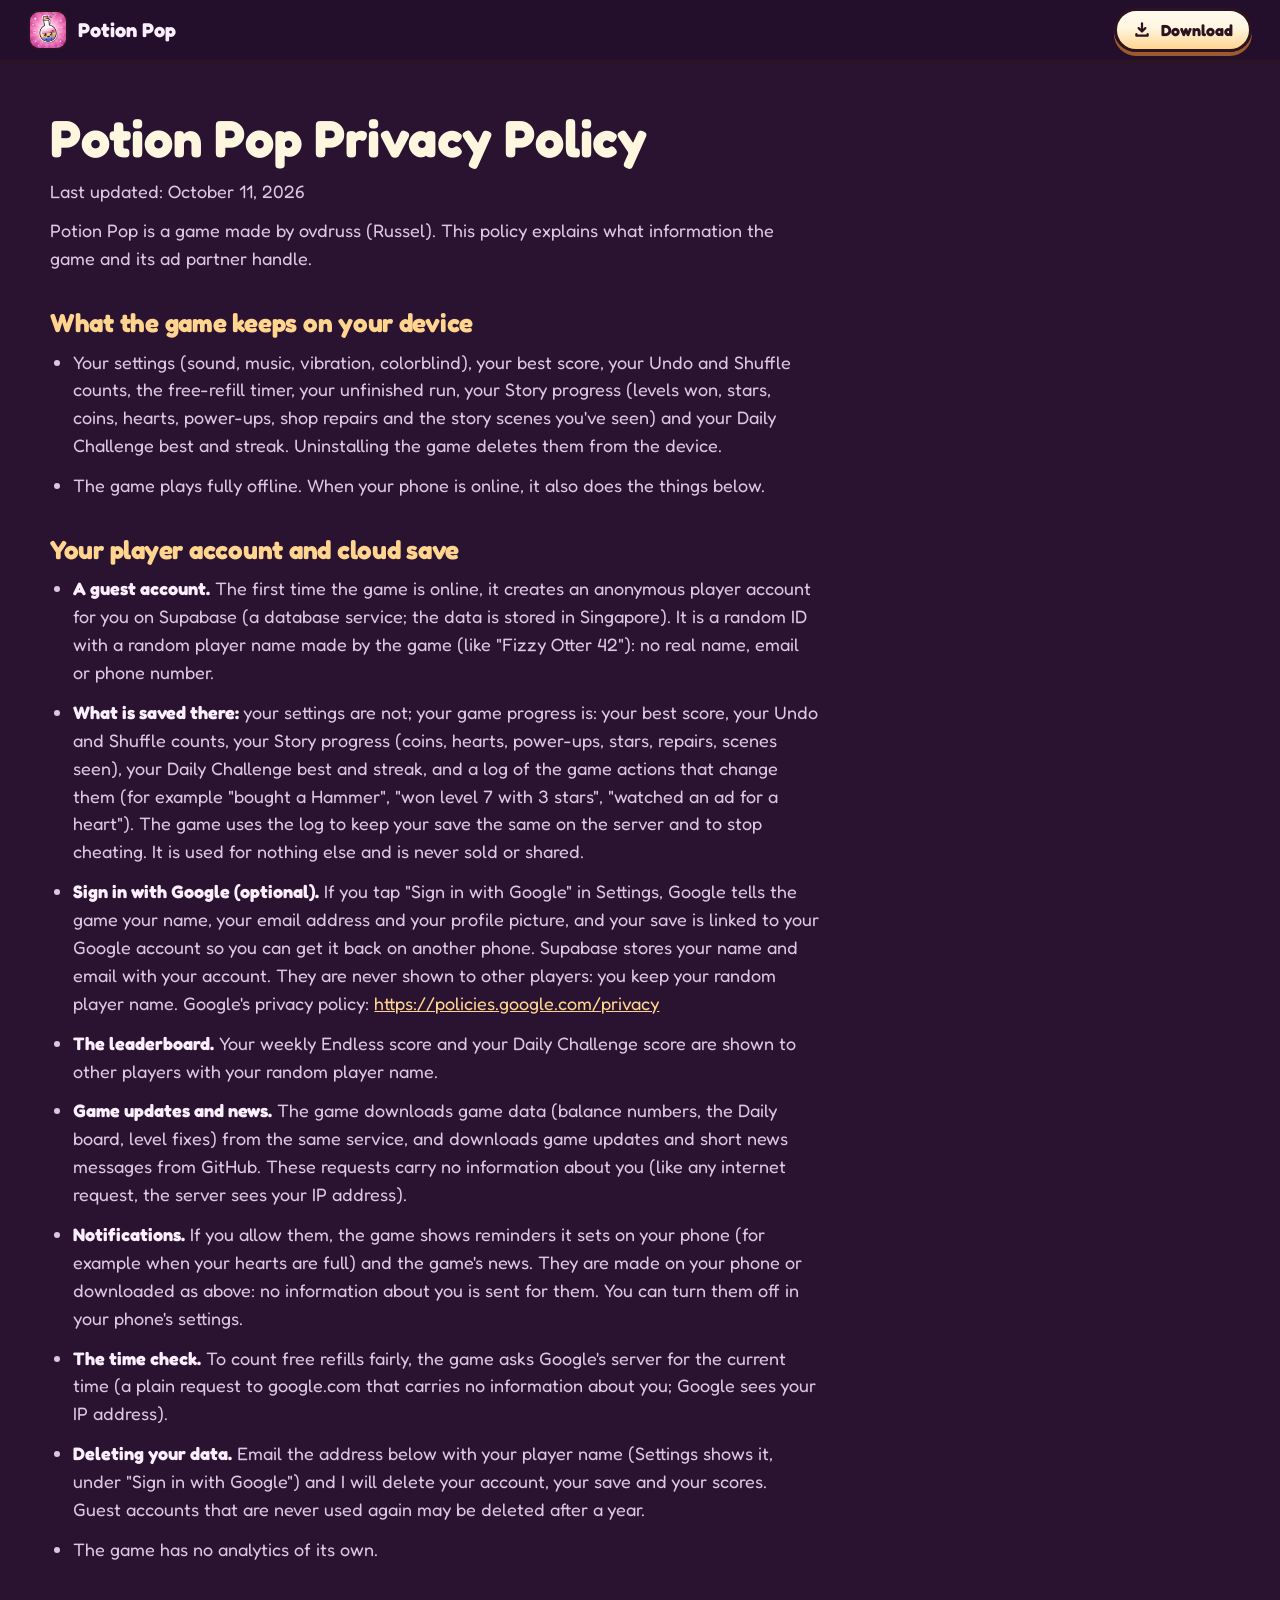
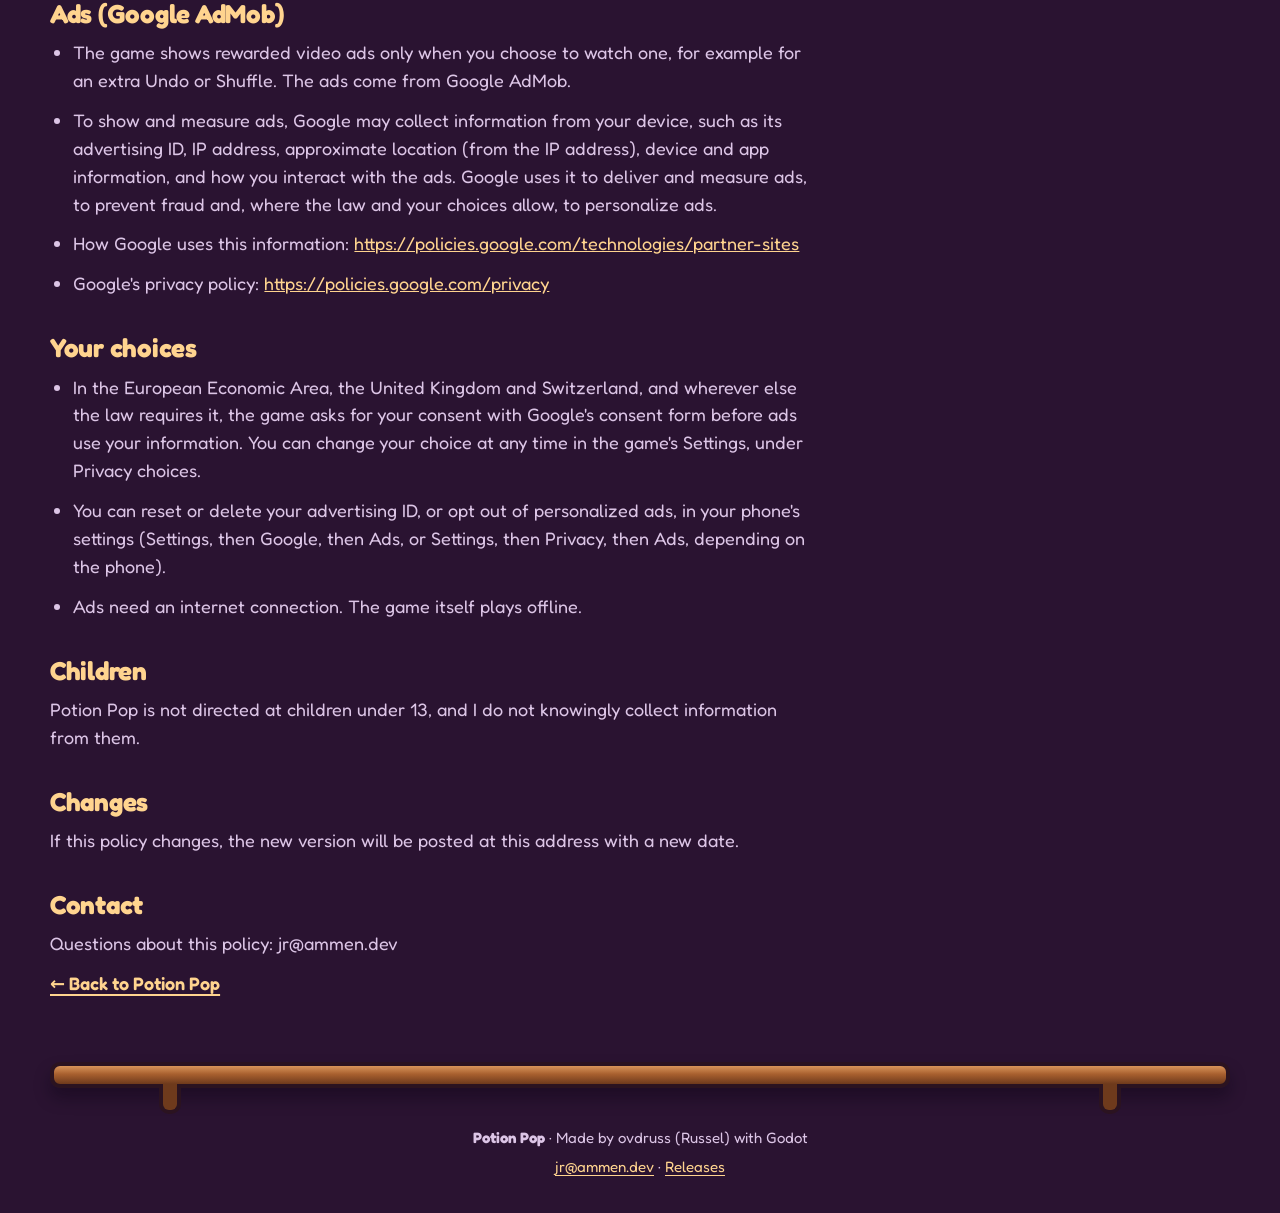
==== commit 83126dd8: "v2.0.0" ====
--- a/privacy/index.html
+++ b/privacy/index.html
@@ -5,7 +5,7 @@
 <link rel="canonical" href="https://opiumheimer.github.io/privacy/">
 <meta name="theme-color" content="#2a1331">
 <meta property="og:title" content="Potion Pop: Privacy Policy">
-<meta property="og:image" content="https://opiumheimer.github.io/assets/img/og.png">
+<meta property="og:image" content="https://opiumheimer.github.io/assets/img/og.jpg">
 <link rel="icon" href="../assets/icon.png">
 <link rel="stylesheet" href="../assets/css/site.css?v=187fda86"></head>
 <body>
@@ -15,7 +15,7 @@
   <a class="btn btn-sm" href="https://github.com/opiumheimer/opiumheimer.github.io/releases/latest/download/PotionPop.apk"><svg aria-hidden="true" viewBox="0 0 24 24"><path d="M12 3v11m0 0-4.5-4.5M12 14l4.5-4.5M4.5 17.5v2h15v-2"/></svg>Download</a>
 </header>
 <main id="main" class="wrap policy"><article><h1>Potion Pop Privacy Policy</h1>
-<p>Last updated: September 29, 2026</p>
+<p>Last updated: October 11, 2026</p>
 <p>Potion Pop is a game made by ovdruss (Russel). This policy explains what information the game and its ad partner handle.</p>
 <h2>What the game keeps on your device</h2>
 <ul>
@@ -28,7 +28,8 @@
 <li><strong>What is saved there:</strong> your settings are not; your game progress is: your best score, your Undo and Shuffle counts, your Story progress (coins, hearts, power-ups, stars, repairs, scenes seen), your Daily Challenge best and streak, and a log of the game actions that change them (for example "bought a Hammer", "won level 7 with 3 stars", "watched an ad for a heart"). The game uses the log to keep your save the same on the server and to stop cheating. It is used for nothing else and is never sold or shared.</li>
 <li><strong>Sign in with Google (optional).</strong> If you tap "Sign in with Google" in Settings, Google tells the game your name, your email address and your profile picture, and your save is linked to your Google account so you can get it back on another phone. Supabase stores your name and email with your account. They are never shown to other players: you keep your random player name. Google's privacy policy: <a href="https://policies.google.com/privacy">https://policies.google.com/privacy</a></li>
 <li><strong>The leaderboard.</strong> Your weekly Endless score and your Daily Challenge score are shown to other players with your random player name.</li>
-<li><strong>Game updates.</strong> The game downloads game data (balance numbers, the Daily board, level fixes) from the same service, and asks GitHub whether a newer version of the game exists. These requests carry no information about you (like any internet request, the server sees your IP address).</li>
+<li><strong>Game updates and news.</strong> The game downloads game data (balance numbers, the Daily board, level fixes) from the same service, and downloads game updates and short news messages from GitHub. These requests carry no information about you (like any internet request, the server sees your IP address).</li>
+<li><strong>Notifications.</strong> If you allow them, the game shows reminders it sets on your phone (for example when your hearts are full) and the game's news. They are made on your phone or downloaded as above: no information about you is sent for them. You can turn them off in your phone's settings.</li>
 <li><strong>The time check.</strong> To count free refills fairly, the game asks Google's server for the current time (a plain request to google.com that carries no information about you; Google sees your IP address).</li>
 <li><strong>Deleting your data.</strong> Email the address below with your player name (Settings shows it, under "Sign in with Google") and I will delete your account, your save and your scores. Guest accounts that are never used again may be deleted after a year.</li>
 <li>The game has no analytics of its own.</li>
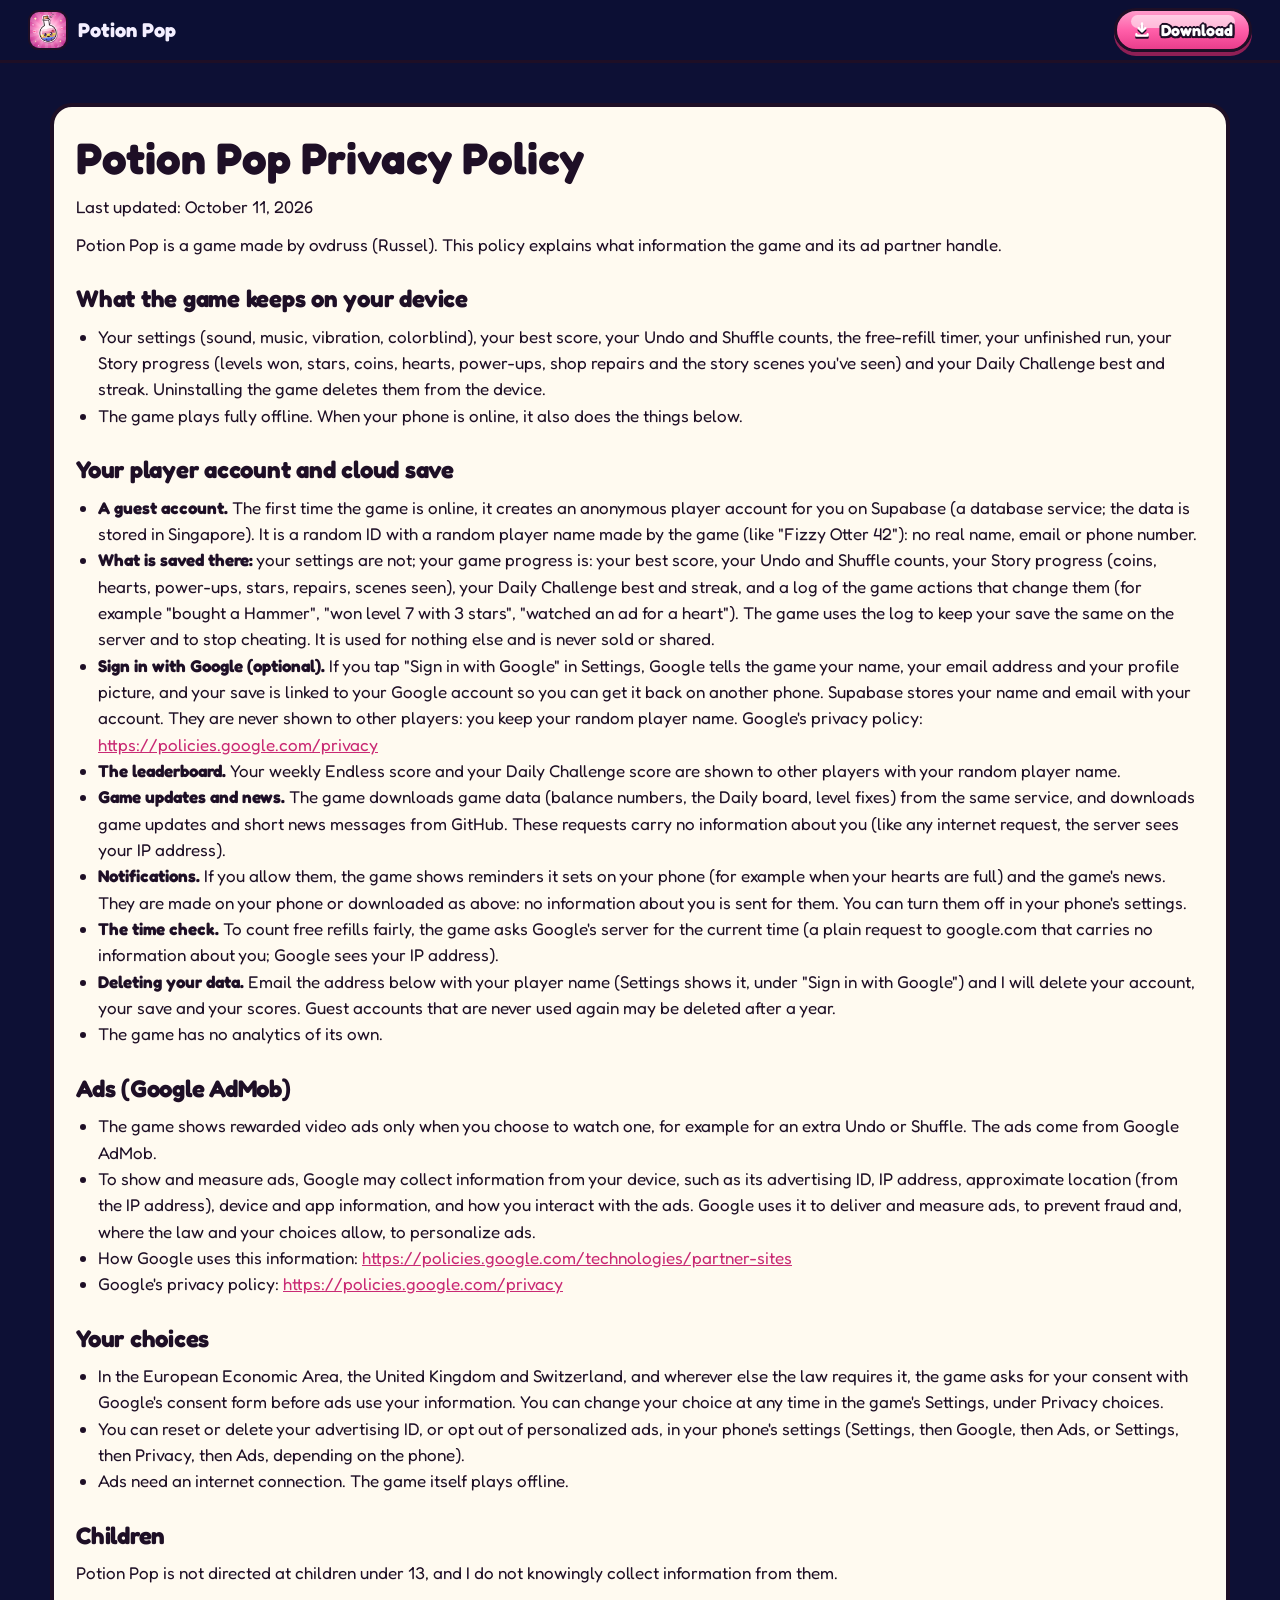
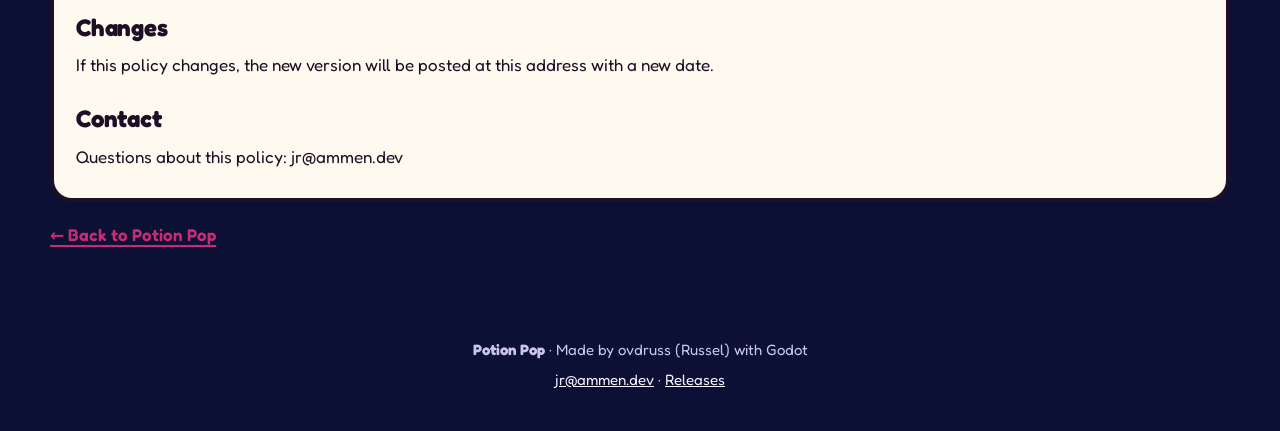
==== commit 1dafc2bb: "The v2.0.0 redesign: a night-sky hero, the boss fights, the case board, the win streak and Mika's ta" ====
--- a/privacy/index.html
+++ b/privacy/index.html
@@ -3,16 +3,16 @@
 <title>Potion Pop: Privacy Policy</title>
 <meta name="description" content="The privacy policy of Potion Pop, a game by ovdruss.">
 <link rel="canonical" href="https://opiumheimer.github.io/privacy/">
-<meta name="theme-color" content="#2a1331">
+<meta name="theme-color" content="#0d1035">
 <meta property="og:title" content="Potion Pop: Privacy Policy">
 <meta property="og:image" content="https://opiumheimer.github.io/assets/img/og.jpg">
 <link rel="icon" href="../assets/icon.png">
-<link rel="stylesheet" href="../assets/css/site.css?v=187fda86"></head>
-<body>
+<link rel="stylesheet" href="../assets/css/site.css?v=5a84ce8f"></head>
+<body class="page-policy">
 <a class="skip" href="#main">Skip to content</a>
 <header class="nav">
   <a class="brand" href="../"><img src="../assets/icon.png" width="40" height="40" alt=""><span>Potion Pop</span></a>
-  <a class="btn btn-sm" href="https://github.com/opiumheimer/opiumheimer.github.io/releases/latest/download/PotionPop.apk"><svg aria-hidden="true" viewBox="0 0 24 24"><path d="M12 3v11m0 0-4.5-4.5M12 14l4.5-4.5M4.5 17.5v2h15v-2"/></svg>Download</a>
+  <a class="btn btn-candy btn-sm" href="https://github.com/opiumheimer/opiumheimer.github.io/releases/latest/download/PotionPop.apk"><svg aria-hidden="true" viewBox="0 0 24 24"><path d="M12 3v11m0 0-4.5-4.5M12 14l4.5-4.5M4.5 17.5v2h15v-2"/></svg>Download</a>
 </header>
 <main id="main" class="wrap policy"><article><h1>Potion Pop Privacy Policy</h1>
 <p>Last updated: October 11, 2026</p>
@@ -54,7 +54,7 @@
 <h2>Contact</h2>
 <p>Questions about this policy: jr@ammen.dev</p></article>
 <p><a class="text-link" href="../">&larr; Back to Potion Pop</a></p></main>
-<footer class="foot"><div class="shelf" aria-hidden="true"></div>
+<footer class="foot">
 <p><b>Potion Pop</b> · Made by ovdruss (Russel) with Godot</p>
 <p><a href="mailto:jr@ammen.dev">jr@ammen.dev</a> · <a href="https://github.com/opiumheimer/opiumheimer.github.io/releases">Releases</a></p></footer>
 </body></html>
--- a/assets/css/site.css
+++ b/assets/css/site.css
@@ -1,6 +1,8 @@
 /* Potion Pop's website (tools/make_site.py copies it to assets/css/site.css).
-   The game's own look: ink outlines, cream candy buttons with a lip, wood shelves,
-   the night potion shop in plum, the Sugar Rush pinks for the arcade side. Mobile first. */
+   Potion Quarter by moonlight: the boss fights' painted sky and rooftops for the hero, then the
+   sections alternate light and dark, each one's top edge dripping the last one's color like a
+   potion (.drip, --from). The game's own look throughout: ink outlines, candy buttons with a lip,
+   cream panels, the painted kit's pieces. Mobile first. */
 
 @font-face {
   font-family: Fredoka;
@@ -10,332 +12,429 @@
 }
 
 :root {
-  --ink: #2b1320;
-  --night: #2a1331;
-  --plum: #3b1a45;
-  --plum-hi: #54275e;
-  --cream: #fff6e0;
-  --gold: #ffd48f;
-  --honey: #ffb23d;
-  --berry: #ff5f8f;
-  --berry-deep: #d8356b;
-  --blush: #ffc4d8;
-  --wood-hi: #d9955a;
-  --wood: #a8602f;
-  --wood-lo: #6e3a1c;
-  --lip: #9c5a2e;
-  --mint: #6fdca0;
-  --text: #fbeefd;
-  --muted: #dcc5e6;
+  --ink: #1e0f26;
+  --night-0: #0d1035;
+  --night-1: #182163;
+  --night-2: #28348f;
+  --moon: #ffeec2;
+  --lamp: #ffc857;
+  --honey: #ffa93a;
+  --cream: #fff4dc;
+  --paper: #fffaf0;
+  --blush: #ffd9e8;
+  --candy: #ff5ea8;
+  --candy-hi: #ffa0cd;
+  --candy-deep: #c92a74;
+  --lip: #8f1f55;
+  --lilac: #e6defc;
+  --wood-hi: #b8773f;
+  --wood: #6b3a1d;
+  --wood-lo: #43220f;
+  --mint: #5fe0a6;
+  --sky-text: #f4efff;
+  --sky-muted: #c9c4ee;
+  --ink-muted: #5f4566;
   --wrap: 1180px;
   --gutter: 16px;
-  --radius: 22px;
   --ease: cubic-bezier(.16, 1, .3, 1);
+  --drip-h: 46px;
   color-scheme: dark;
 }
 
 *, *::before, *::after { box-sizing: border-box; }
-html { scroll-behavior: smooth; scroll-padding-top: 76px; -webkit-text-size-adjust: 100%; }
+html { scroll-behavior: smooth; scroll-padding-top: 74px; -webkit-text-size-adjust: 100%; }
 body {
   margin: 0;
   overflow-x: clip;
-  background: var(--night);
-  color: var(--text);
+  background: var(--night-0);
+  color: var(--sky-text);
   font: 400 17px/1.55 Fredoka, "Trebuchet MS", system-ui, sans-serif;
 }
 img, video, svg { display: block; max-width: 100%; }
 img, video { height: auto; }
-h1, h2, h3 { margin: 0; line-height: 1.05; font-weight: 700; text-wrap: balance; }
-h2 { font-size: clamp(34px, 8vw, 58px); letter-spacing: -.01em; }
+h1, h2, h3 { margin: 0; line-height: 1.06; font-weight: 700; text-wrap: balance; }
+h2 { font-size: clamp(32px, 7.4vw, 54px); letter-spacing: -.01em; }
 h3 { font-size: 22px; }
-p { margin: 0; }
+p { margin: 0; text-wrap: pretty; }
 a { color: inherit; }
 ul, ol { margin: 0; padding: 0; list-style: none; }
-::selection { background: var(--berry); color: #fff; }
-:focus-visible { outline: 4px solid var(--gold); outline-offset: 3px; border-radius: 12px; }
-html { scrollbar-color: var(--plum-hi) var(--night); }
+::selection { background: var(--candy); color: #fff; }
+:focus-visible { outline: 4px solid var(--lamp); outline-offset: 3px; border-radius: 12px; }
+html { scrollbar-color: var(--night-2) var(--night-0); }
 
 .wrap { width: min(100% - 2 * var(--gutter), var(--wrap)); margin-inline: auto; }
-.lead { margin-top: 14px; max-width: 34em; color: var(--muted); font-size: 19px; }
-.text-link { color: var(--gold); font-weight: 600; text-underline-offset: 4px; text-decoration-thickness: 2px; }
+.lead { margin-top: 14px; max-width: 34em; font-size: 19px; }
+.small { font-size: 15px; }
+.text-link { color: var(--candy-deep); font-weight: 600; text-underline-offset: 4px; text-decoration-thickness: 2px; }
+.kicker {
+  display: inline-block; margin-bottom: 14px; padding: 3px 14px 5px;
+  border: 3px solid var(--ink); border-radius: 999px; background: var(--candy); color: #fff;
+  font-weight: 700; font-size: 14px; letter-spacing: .06em; text-transform: uppercase;
+  box-shadow: 0 3px 0 var(--ink);
+  text-shadow: 0 2px 0 var(--ink), 2px 0 0 var(--ink), -2px 0 0 var(--ink), 0 -2px 0 var(--ink), 1.5px 1.5px 0 var(--ink), -1.5px 1.5px 0 var(--ink), 1.5px -1.5px 0 var(--ink), -1.5px -1.5px 0 var(--ink);
+}
+/* White words with the game's ink outline, on the night sections */
+.outline, .hero-line, .boss h2 span, .theater h2, .gallery h2, .get-h {
+  text-shadow: 0 3px 0 var(--ink), 3px 0 0 var(--ink), -3px 0 0 var(--ink), 0 -3px 0 var(--ink),
+    2px 2px 0 var(--ink), -2px 2px 0 var(--ink), 2px -2px 0 var(--ink), -2px -2px 0 var(--ink), 0 8px 0 rgb(8 6 30 / .45);
+}
 
 .skip {
-  position: absolute; left: 12px; top: -80px; z-index: 50;
+  position: absolute; left: 12px; top: -80px; z-index: 60;
   padding: 10px 16px; border-radius: 12px; background: var(--cream); color: var(--ink); font-weight: 700;
 }
 .skip:focus { top: 12px; }
 
-/* --- Buttons: the game's cream candy pill (ink outline + a toffee lip) --- */
+/* --- Buttons: the game's candy plates (ink outline, a gloss on top, a lip under) --- */
 .btn {
+  position: relative; isolation: isolate;
   display: inline-flex; align-items: center; justify-content: center; gap: 10px;
-  min-height: 48px; padding: 8px 20px;
+  min-height: 48px; padding: 8px 22px;
   border: 4px solid var(--ink); border-radius: 999px;
-  background: linear-gradient(#fffaf0, var(--cream) 45%, var(--gold));
+  background: linear-gradient(#fffaf0, var(--cream) 50%, #ffd99a);
   color: var(--ink); font-weight: 700; font-size: 17px; text-decoration: none; white-space: nowrap;
-  box-shadow: 0 5px 0 var(--lip), 0 10px 18px rgb(12 2 18 / .35);
+  box-shadow: 0 5px 0 #9c5a2e, 0 10px 20px rgb(6 4 26 / .35);
   transition: transform .15s var(--ease), box-shadow .15s var(--ease);
 }
+.btn::before { /* the gloss */
+  content: ""; position: absolute; z-index: -1; left: 14px; right: 14px; top: 4px; height: 34%;
+  border-radius: 999px; background: rgb(255 255 255 / .55);
+}
 .btn svg { width: 22px; height: 22px; fill: none; stroke: currentColor; stroke-width: 3; stroke-linecap: round; stroke-linejoin: round; }
-.btn:hover { transform: translateY(-2px); box-shadow: 0 7px 0 var(--lip), 0 14px 22px rgb(12 2 18 / .4); }
-.btn:active { transform: translateY(4px); box-shadow: 0 1px 0 var(--lip), 0 4px 8px rgb(12 2 18 / .3); }
-.btn-big { min-height: 68px; padding: 10px 30px; font-size: clamp(20px, 5.6vw, 25px); border-width: 5px; box-shadow: 0 7px 0 var(--lip), 0 14px 26px rgb(12 2 18 / .45); }
+.btn svg .fill { fill: currentColor; stroke: none; }
+.btn:hover { transform: translateY(-2px); }
+.btn:active { transform: translateY(4px); box-shadow: 0 1px 0 #9c5a2e, 0 4px 8px rgb(6 4 26 / .3); }
+.btn-candy {
+  background: linear-gradient(#ff9ccb, var(--candy) 52%, #e93d8b); color: #fff;
+  box-shadow: 0 5px 0 var(--lip), 0 10px 20px rgb(6 4 26 / .35);
+  text-shadow: 0 2px 0 var(--ink), 2px 0 0 var(--ink), -2px 0 0 var(--ink), 0 -2px 0 var(--ink), 1.5px 1.5px 0 var(--ink), -1.5px 1.5px 0 var(--ink), 1.5px -1.5px 0 var(--ink), -1.5px -1.5px 0 var(--ink);
+}
+.btn-candy svg { filter: drop-shadow(0 2px 0 var(--ink)); }
+.btn-candy:active { box-shadow: 0 1px 0 var(--lip), 0 4px 8px rgb(6 4 26 / .3); }
+.btn-big { min-height: 66px; padding: 10px 30px; font-size: clamp(20px, 5.4vw, 24px); border-width: 5px; }
 .btn-big svg { width: 28px; height: 28px; }
 .btn-sm { min-height: 44px; padding: 6px 16px; font-size: 16px; border-width: 3px; box-shadow: 0 4px 0 var(--lip); }
 .btn-sm svg { width: 18px; height: 18px; }
+.btn-ghost { background: rgb(13 16 53 / .6); color: var(--cream); border-color: var(--cream); box-shadow: 0 0 0 3px var(--ink), 0 5px 0 3px var(--ink); }
+.btn-ghost::before { display: none; }
+.btn-ghost:hover { background: rgb(13 16 53 / .8); }
+.btn-ghost:active { box-shadow: 0 0 0 3px var(--ink); }
 
 .round {
   display: grid; place-items: center; width: 48px; height: 48px; padding: 0;
   border: 3px solid var(--ink); border-radius: 50%; background: var(--cream); color: var(--ink);
-  box-shadow: 0 4px 0 var(--lip); cursor: pointer;
-  transition: transform .15s var(--ease);
+  box-shadow: 0 4px 0 #9c5a2e; cursor: pointer; transition: transform .15s var(--ease);
 }
 .round svg { width: 22px; height: 22px; fill: none; stroke: currentColor; stroke-width: 3.2; stroke-linecap: round; stroke-linejoin: round; }
 .round:hover { transform: translateY(-2px); }
-.round:active { transform: translateY(3px); box-shadow: 0 1px 0 var(--lip); }
+.round:active { transform: translateY(3px); box-shadow: 0 1px 0 #9c5a2e; }
 
 /* --- Phone frames --- */
 .phone {
   position: relative; aspect-ratio: 9 / 16; overflow: hidden;
   border: 7px solid var(--ink); border-radius: 34px; background: var(--ink);
-  box-shadow: 0 22px 44px rgb(10 0 18 / .5);
+  box-shadow: 0 22px 44px rgb(6 4 26 / .45);
 }
 .phone img, .phone video { width: 100%; height: 100%; object-fit: cover; }
 
-/* --- Wood shelf --- */
-.shelf {
-  position: relative; height: 26px;
-  border: 4px solid var(--ink); border-radius: 10px;
-  background: linear-gradient(var(--wood-hi), var(--wood) 45%, var(--wood-lo));
-  box-shadow: 0 10px 16px rgb(10 0 18 / .35);
-}
-.shelf::before, .shelf::after {
-  content: ""; position: absolute; top: 18px; width: 22px; height: 30px;
-  border: 4px solid var(--ink); border-top: 0; border-radius: 0 0 10px 10px; background: var(--wood-lo);
-}
-.shelf::before { left: 9%; }
-.shelf::after { right: 9%; }
+/* --- The drip: each section's top edge in the last one's color (--from) --- */
+.drip { position: relative; padding-top: calc(var(--drip-h) + 44px); }
+.drip::before {
+  content: ""; position: absolute; z-index: 2; top: -1px; left: 0; right: 0; height: var(--drip-h);
+  background: var(--from); pointer-events: none;
+  --m: url("data:image/svg+xml,%3Csvg xmlns='http://www.w3.org/2000/svg' viewBox='0 0 240 46'%3E%3Cpath d='M0 0h240v12H0z'/%3E%3Cpath d='M17 11q6 0 6 7v13a7 7 0 0 0 14 0V18q0-7 6-7zM70 11q5 0 5 6v4a5 5 0 0 0 10 0v-4q0-6 5-6zM115 11q6 0 6 8v17a9 9 0 0 0 18 0V19q0-8 6-8zM168 11q5 0 5 6v6a5 5 0 0 0 10 0v-6q0-6 5-6zM201 11q5 0 5 7v9a7 7 0 0 0 14 0v-9q0-7 5-7z'/%3E%3C/svg%3E");
+  -webkit-mask: var(--m) 0 0 / 240px 100% repeat-x;
+  mask: var(--m) 0 0 / 240px 100% repeat-x;
+}
 
 /* --- Nav --- */
 .nav {
-  position: sticky; top: 0; z-index: 20;
+  position: sticky; top: 0; z-index: 40;
   display: flex; align-items: center; justify-content: space-between; gap: 12px;
   padding: 8px var(--gutter);
-  background: rgb(36 15 43 / .94);
+  background: rgb(13 16 53 / .9);
+  -webkit-backdrop-filter: blur(10px); backdrop-filter: blur(10px);
   border-bottom: 3px solid var(--ink);
 }
 .brand { display: flex; align-items: center; gap: 10px; min-height: 44px; font-weight: 700; font-size: 20px; text-decoration: none; white-space: nowrap; }
 .brand img { border-radius: 11px; border: 2px solid var(--ink); }
 .nav nav { display: none; }
-.nav nav ul { display: flex; gap: 4px; }
-.nav nav a { display: block; padding: 10px 14px; border-radius: 999px; font-weight: 600; text-decoration: none; color: var(--muted); }
-.nav nav a:hover { color: var(--text); background: rgb(255 255 255 / .07); }
-
-/* --- Hero: the shop at night --- */
+.nav nav ul { display: flex; gap: 2px; }
+.nav nav a { display: block; padding: 10px 13px; border-radius: 999px; font-weight: 600; text-decoration: none; color: var(--sky-muted); }
+.nav nav a:hover { color: #fff; background: rgb(255 255 255 / .08); }
+
+/* --- 1. The hero: Potion Quarter under the moon --- */
 .hero {
-  position: relative; isolation: isolate;
-  display: grid; gap: 24px;
-  padding: 58px var(--gutter) 0;
-  background:
-    radial-gradient(ellipse 70% 50% at 50% 12%, rgb(255 200 120 / .16), transparent 70%),
-    radial-gradient(circle at 1.5px 1.5px, rgb(255 255 255 / .05) 1.5px, transparent 2px) 0 0 / 30px 30px,
-    linear-gradient(#512660, var(--plum) 55%, var(--night));
-  overflow: clip;
-}
-.lights { position: absolute; inset: 0 0 auto; width: 100%; height: 70px; z-index: -1; }
-.lights path { fill: none; stroke: var(--ink); stroke-width: 4; vector-effect: non-scaling-stroke; }
-.lights circle { fill: #ffe9a8; stroke: var(--ink); stroke-width: 3; vector-effect: non-scaling-stroke; animation: twinkle 3.2s ease-in-out infinite; }
-.lights circle:nth-child(3n) { fill: var(--blush); animation-delay: -1.1s; }
-.lights circle:nth-child(3n + 1) { fill: #aef0cf; animation-delay: -2.2s; }
-@keyframes twinkle { 50% { opacity: .55; } }
-
-.bubbles { position: absolute; inset: 0; z-index: -1; pointer-events: none; }
-.bubbles i {
-  position: absolute; bottom: 60px; width: 14px; height: 14px; border-radius: 50%;
-  border: 2px solid rgb(255 246 224 / .5); background: rgb(255 246 224 / .08);
-  opacity: 0; animation: rise 9s linear infinite;
-}
-.bubbles i:nth-child(1) { left: 8%; animation-delay: 0s; }
-.bubbles i:nth-child(2) { left: 22%; width: 9px; height: 9px; animation-delay: -3s; }
-.bubbles i:nth-child(3) { left: 48%; width: 18px; height: 18px; animation-delay: -6s; }
-.bubbles i:nth-child(4) { left: 67%; animation-delay: -1.5s; }
-.bubbles i:nth-child(5) { left: 84%; width: 10px; height: 10px; animation-delay: -4.5s; }
-.bubbles i:nth-child(6) { left: 94%; animation-delay: -7.5s; }
-@keyframes rise {
-  0% { transform: translateY(0); opacity: 0; }
-  10% { opacity: 1; }
-  100% { transform: translateY(-560px); opacity: 0; }
-}
-
-.hero-copy { text-align: center; }
-.logo { display: flex; flex-direction: column; align-items: center; font-size: clamp(64px, 19vw, 128px); line-height: .9; transform: rotate(-4deg); }
-.logo-potion {
-  color: var(--cream);
-  -webkit-text-stroke: .09em var(--ink); paint-order: stroke fill;
-  text-shadow: 0 .07em 0 var(--ink);
-}
-/* The game's logo: the one place the candy gradient lives. */
-.logo-pop {
-  margin-top: -.02em; font-size: 1.32em; text-transform: uppercase;
-  background: linear-gradient(#fff27a 10%, var(--honey) 48%, var(--berry) 88%);
-  -webkit-background-clip: text; background-clip: text; color: transparent;
-  -webkit-text-stroke: .075em var(--ink); paint-order: stroke fill;
-  filter: drop-shadow(0 .06em 0 var(--ink));
-}
-.hero-line { margin-top: 22px; font-size: clamp(22px, 6vw, 30px); font-weight: 600; line-height: 1.2; color: var(--cream); }
-.hero-sub { margin: 10px auto 0; max-width: 28em; color: var(--muted); }
-.cta-row { display: flex; flex-direction: column; align-items: center; gap: 14px; margin-top: 24px; }
-.link-play {
-  display: inline-flex; align-items: center; gap: 8px; min-height: 44px; padding: 4px 10px;
-  color: var(--gold); font-weight: 600; text-decoration: none; border-radius: 999px;
-}
-.link-play svg { width: 22px; height: 22px; fill: currentColor; }
-.link-play:hover { text-decoration: underline; text-underline-offset: 5px; }
-.meta { margin-top: 14px; color: var(--text); font-weight: 600; font-size: 16px; }
-.meta-note { margin-top: 2px; color: var(--muted); font-size: 15px; }
-
-.hero-stage { position: relative; width: min(100%, 440px); margin: 8px auto 0; height: clamp(330px, 92vw, 470px); }
-.hero-stage .phone { position: absolute; width: 58%; }
-.phone-front { left: 6%; top: 0; transform: rotate(-3deg); z-index: 2; }
-.phone-back { right: 2%; top: 44px; transform: rotate(6deg); filter: saturate(.9); }
-.hero-mika { position: absolute; right: -4%; bottom: -10px; width: 44%; z-index: 3; filter: drop-shadow(0 10px 14px rgb(10 0 18 / .45)); }
-.hero-shelf { position: relative; z-index: 4; margin: -64px -8px 0; }
-.bottles { width: min(100%, 720px); margin: 0 auto -6px; position: relative; z-index: 1; animation: bob 4s ease-in-out infinite; }
-@keyframes bob { 50% { transform: translateY(-5px); } }
-
-/* --- Story: the awning, the before/after --- */
-.story {
-  position: relative;
-  padding: 96px 0 72px;
-  background:
-    radial-gradient(circle at 50% 0, rgb(255 180 120 / .1), transparent 60%),
-    repeating-linear-gradient(45deg, rgb(255 255 255 / .025) 0 2px, transparent 2px 26px),
-    #33173c;
-}
-.awning {
-  position: absolute; inset: 0 0 auto; height: 58px;
-  background: repeating-linear-gradient(90deg, var(--berry) 0 44px, var(--cream) 44px 88px);
-  border-top: 4px solid var(--ink);
-  -webkit-mask: radial-gradient(22px 16px at 22px 42px, #000 98%, transparent) 0 0 / 44px 58px repeat-x, linear-gradient(#000 0 0) 0 0 / 100% 42px no-repeat;
-          mask: radial-gradient(22px 16px at 22px 42px, #000 98%, transparent) 0 0 / 44px 58px repeat-x, linear-gradient(#000 0 0) 0 0 / 100% 42px no-repeat;
-  filter: drop-shadow(0 6px 0 rgb(20 5 25 / .5));
-}
-.story-grid { display: grid; gap: 40px; }
-.plank {
-  display: inline-block; padding: 12px 22px 16px;
-  border: 4px solid var(--ink); border-radius: 16px;
-  background: linear-gradient(var(--wood-hi), var(--wood) 60%, var(--wood-lo));
-  color: var(--cream); text-shadow: 0 3px 0 var(--ink);
-  box-shadow: 0 8px 0 rgb(20 5 25 / .45);
-  transform: rotate(-2deg);
-}
-.story-copy > p { margin-top: 18px; max-width: 30em; font-size: 19px; color: var(--muted); }
-.story-copy > p:first-of-type { margin-top: 28px; color: var(--text); }
-.talk { position: relative; margin: 34px 0 0; padding: 18px 18px 18px 118px; min-height: 124px;
-  border: 4px solid var(--ink); border-radius: 26px; background: var(--cream); color: var(--ink);
-  box-shadow: 0 8px 0 rgb(20 5 25 / .45);
-}
-.talk img { position: absolute; left: -6px; bottom: -4px; width: 124px; height: auto; }
-.talk blockquote { margin: 0; font-size: 18px; font-weight: 500; line-height: 1.4; }
-.talk figcaption {
-  position: absolute; left: 110px; top: -18px; padding: 2px 14px 4px;
-  border: 3px solid var(--ink); border-radius: 999px; background: var(--berry); color: #fff; font-weight: 700; font-size: 16px;
-}
+  position: relative; isolation: isolate; overflow: clip;
+  padding: 34px var(--gutter) 0;
+  background: url("../img/sky.webp") 72% 12% / cover no-repeat, var(--night-1);
+}
+.sky { position: absolute; inset: 0; z-index: -2; pointer-events: none; }
+.clouds { position: absolute; left: 50%; width: 1440px; max-width: none; translate: -50% 0; }
+.clouds-far { top: 3%; opacity: .45; scale: .75; animation: sway 70s ease-in-out infinite alternate; }
+.clouds-near { top: 20%; opacity: .8; animation: sway 46s ease-in-out infinite alternate-reverse; }
+@keyframes sway { from { transform: translateX(-9%); } to { transform: translateX(9%); } }
+.hero-inner {
+  position: relative; display: grid; gap: 34px; width: min(100%, var(--wrap)); margin: 0 auto;
+  padding-bottom: clamp(110px, 22vw, 230px);
+}
+.hero-copy { position: relative; z-index: 2; display: grid; justify-items: center; text-align: center; }
+.eyebrow {
+  display: inline-flex; align-items: center; gap: 10px; max-width: 100%;
+  padding: 5px 16px 5px 6px; border: 3px solid var(--ink); border-radius: 999px;
+  background: var(--cream); color: var(--ink); font-weight: 600; font-size: 15px; line-height: 1.25; text-decoration: none; text-align: left;
+  box-shadow: 0 4px 0 rgb(6 4 26 / .5);
+}
+.eyebrow b { flex: none; padding: 3px 10px 4px; border: 2px solid var(--ink); border-radius: 999px; background: var(--mint); font-size: 14px; }
+.eyebrow:hover { background: #fff; }
+.logo { position: relative; display: grid; width: min(94%, 560px); margin: 18px auto 0; rotate: -5deg; filter: drop-shadow(0 12px 0 rgb(8 6 30 / .35)); }
+.logo img { width: 100%; }
+.logo-potion { width: 90% !important; }
+.logo-pop { width: 84% !important; margin: -10% 0 0 15%; animation: bob 2.6s ease-in-out infinite; }
+@keyframes bob { 50% { transform: translateY(-8px) rotate(1.5deg); } }
+.hero-line { margin-top: 18px; font-size: clamp(28px, 7.4vw, 46px); line-height: 1.12; font-weight: 700; color: var(--cream); }
+.hero-line em { font-style: normal; color: var(--lamp); }
+.hero-sub {
+  margin-top: 16px; max-width: 30em; padding: 10px 18px; border-radius: 20px;
+  background: rgb(13 16 53 / .62); -webkit-backdrop-filter: blur(6px); backdrop-filter: blur(6px);
+  color: var(--sky-text); font-size: 18px;
+}
+.cta-row { display: flex; flex-wrap: wrap; justify-content: center; align-items: center; gap: 14px 16px; margin-top: 26px; }
+.meta { margin-top: 16px; color: var(--sky-muted); font-weight: 600; font-size: 15px; text-shadow: 0 2px 6px rgb(8 6 30 / .9); }
+
+.hero-stage { position: relative; width: min(100%, 420px); margin: 0 auto; padding: 8% 6% 0 0; }
+.phone-hero { width: 66%; margin-left: 24%; rotate: 4deg; }
+.hero-thief { position: absolute; z-index: -1; right: -8%; top: -4%; width: 40%; rotate: 6deg; filter: drop-shadow(0 8px 14px rgb(6 4 26 / .6)); }
+.hero-mika {
+  position: absolute; left: -4%; bottom: -6%; width: 54%; filter: drop-shadow(0 12px 18px rgb(6 4 26 / .55));
+  -webkit-mask-image: linear-gradient(#000 70%, transparent 98%); mask-image: linear-gradient(#000 70%, transparent 98%); /* (her portrait's cut edge fades out) */
+}
+
+.town { position: absolute; z-index: -1; left: 0; right: 0; bottom: 0; height: clamp(170px, 30vw, 380px); pointer-events: none; }
+.town img { position: absolute; top: 0; left: 50%; width: max(100%, 760px); max-width: none; translate: -50% 0; scale: -1 1; } /* (flipped: the clock tower stands behind the stage, not the words) */
+.town-glow { mix-blend-mode: screen; animation: windows 4.5s ease-in-out infinite; }
+@keyframes windows { 0%, 100% { opacity: 1; } 45% { opacity: .65; } 60% { opacity: .95; } }
+.town::after { content: ""; position: absolute; inset: auto 0 0; height: 45%; background: linear-gradient(rgb(13 16 53 / 0), var(--night-0)); }
+
+/* The stickers between the hero and the shop */
+.stickers {
+  position: relative; z-index: 5;
+  display: flex; flex-wrap: wrap; justify-content: center; gap: 10px 12px;
+  width: min(100% - 2 * var(--gutter), 900px); margin: -26px auto 0;
+}
+.stickers li {
+  padding: 6px 16px 8px; border: 3px solid var(--ink); border-radius: 999px;
+  background: var(--cream); color: var(--ink); font-weight: 600; font-size: 16px; white-space: nowrap;
+  box-shadow: 0 4px 0 rgb(6 4 26 / .55); rotate: -2deg;
+}
+.stickers b { font-weight: 700; font-size: 1.15em; }
+.stickers li:nth-child(1) { background: var(--candy); color: #fff; }
+.stickers li:nth-child(2) { background: var(--lamp); rotate: 2deg; }
+.stickers li:nth-child(3) { background: var(--mint); rotate: -1deg; }
+.stickers li:nth-child(4) { background: var(--lilac); rotate: 2.5deg; }
+.stickers li:nth-child(5) { rotate: -2.5deg; }
+.stickers li:nth-child(1) b { text-shadow: 0 2px 0 var(--ink), 2px 0 0 var(--ink), -2px 0 0 var(--ink), 0 -2px 0 var(--ink); }
+
+/* Light sections: ink words */
+.shop, .puzzles, .streak, .endless, .updates { color: var(--ink); }
+.shop h2, .puzzles h2, .streak h2, .endless h2, .updates h2 { color: var(--ink); }
+
+/* --- 2. The shop and the story (cream) --- */
+.shop { margin-top: -22px; padding-bottom: clamp(54px, 8vw, 80px); background: var(--cream); }
+.shop-grid { display: grid; gap: 40px; align-items: center; }
+.shop-copy p:not(.kicker) { margin-top: 14px; font-size: 18px; max-width: 32em; }
+.loop { display: grid; gap: 12px; margin-top: 24px; }
+.loop li { display: flex; align-items: center; gap: 14px; }
+.loop img { flex: none; width: 58px; height: 58px; padding: 6px; border: 3px solid var(--ink); border-radius: 50%; background: #fff; box-shadow: 0 3px 0 var(--ink); }
+.loop span { display: grid; color: var(--ink-muted); font-size: 16px; }
+.loop b { color: var(--ink); font-size: 19px; }
 
 .fixer { margin: 0; }
 .fixer-frame {
-  position: relative; aspect-ratio: 9 / 16; width: min(100%, 440px); margin-inline: auto; overflow: hidden;
+  position: relative; aspect-ratio: 9 / 16; width: min(100%, 400px); margin-inline: auto; overflow: hidden;
   border: 8px solid var(--ink); border-radius: 30px;
-  box-shadow: 0 0 0 10px var(--wood), 0 0 0 14px var(--ink), 0 26px 50px rgb(10 0 18 / .55);
+  box-shadow: 0 0 0 10px var(--wood-hi), 0 0 0 14px var(--ink), 0 26px 50px rgb(40 10 40 / .35);
   touch-action: pan-y;
 }
 .fixer-frame img { position: absolute; inset: 0; width: 100%; height: 100%; object-fit: cover; }
 .fixer-before { clip-path: inset(0 calc(100% - var(--split)) 0 0); }
 .fixer-line { position: absolute; top: 0; bottom: 0; left: var(--split); width: 5px; margin-left: -2.5px; background: var(--cream); box-shadow: 0 0 0 2px var(--ink); pointer-events: none; }
-.fixer-knob { position: absolute; top: 50%; left: 50%; width: 64px; height: 64px; margin: -32px 0 0 -32px;
+.fixer-knob {
+  position: absolute; top: 50%; left: 50%; width: 66px; height: 66px; margin: -33px 0 0 -33px;
   display: grid; place-items: center; border: 4px solid var(--ink); border-radius: 50%; background: var(--cream);
-  box-shadow: 0 5px 0 var(--lip);
-}
-.fixer-knob img { position: static; width: 44px; height: 44px; }
-.fixer-tag {
-  position: absolute; top: 14px; padding: 3px 14px 5px; border: 3px solid var(--ink); border-radius: 999px;
-  font-weight: 700; font-size: 15px; pointer-events: none;
-}
-.fixer-tag-before { left: 14px; background: #c9bccf; color: var(--ink); }
-.fixer-tag-after { right: 14px; background: var(--gold); color: var(--ink); }
-.fixer-range {
-  position: absolute; inset: 0; width: 100%; height: 100%; margin: 0; opacity: 0; cursor: ew-resize;
-  -webkit-appearance: none; appearance: none;
-}
+  box-shadow: 0 5px 0 #9c5a2e; animation: nudge 2.4s ease-in-out 1.2s 2;
+}
+@keyframes nudge { 25% { translate: -14px 0; } 75% { translate: 14px 0; } }
+.fixer-knob img { position: static; width: 46px; height: 46px; }
+.fixer-tag { position: absolute; top: 14px; padding: 3px 14px 5px; border: 3px solid var(--ink); border-radius: 999px; font-weight: 700; font-size: 15px; pointer-events: none; }
+.fixer-tag-before { left: 14px; background: #cfc6d8; color: var(--ink); }
+.fixer-tag-after { right: 14px; background: var(--lamp); color: var(--ink); }
+.fixer-range { position: absolute; inset: 0; width: 100%; height: 100%; margin: 0; opacity: 0; cursor: ew-resize; -webkit-appearance: none; appearance: none; }
 .fixer-range::-webkit-slider-thumb { -webkit-appearance: none; width: 72px; height: 100vh; }
-.fixer-frame:has(.fixer-range:focus-visible) { outline: 4px solid var(--gold); outline-offset: 16px; }
-.fixer figcaption { margin-top: 28px; text-align: center; color: var(--muted); font-weight: 600; }
-
-/* --- The path: map + steps as map stops --- */
-.path { padding: 72px 0 80px; background: var(--night); }
-.path-grid { display: grid; gap: 40px; }
-.phone-map { width: min(76%, 320px); margin-inline: auto; transform: rotate(-2deg); }
-.path-copy h2 { max-width: 12em; }
-.steps { position: relative; margin-top: 30px; display: grid; gap: 18px; }
-.steps::before { content: ""; position: absolute; left: 31px; top: 30px; bottom: 30px; border-left: 6px dotted #8fdcaa; }
-.steps li { position: relative; display: flex; gap: 16px; align-items: center; }
-.node {
-  flex: none; display: grid; place-items: center; width: 68px; height: 68px;
-  border: 4px solid var(--ink); border-radius: 50%;
-  background: radial-gradient(circle at 35% 30%, #b8f5cf, var(--mint) 55%, #37a86b);
-  box-shadow: 0 5px 0 #1f6b44;
-}
-.node img { width: 42px; height: 42px; }
-.steps b { display: block; font-size: 21px; }
-.steps span:not(.node) { color: var(--muted); }
-.hearts { margin-top: 28px; display: flex; gap: 12px; align-items: center; color: var(--muted); max-width: 32em; }
-.hearts img { flex: none; width: 36px; height: 36px; }
-
-/* --- Modes: three phones on one long shelf --- */
-.modes { padding: 76px 0 84px; background: linear-gradient(#3b1a45, #331638); }
-.mode-shelf {
-  display: grid; grid-auto-flow: column; grid-auto-columns: min(74%, 290px); gap: 18px;
-  margin-top: 34px; padding: 6px var(--gutter) 0;
-  overflow-x: auto; scroll-snap-type: x mandatory; scrollbar-width: none; overscroll-behavior-x: contain;
-}
-.mode-shelf::-webkit-scrollbar { display: none; }
-.mode { scroll-snap-align: center; }
-.mode .phone { border-radius: 28px; }
-.mode h3 { display: flex; align-items: center; gap: 10px; margin-top: 18px; font-size: 26px; }
-.mode h3 img { width: 44px; height: 44px; }
-.mode p { margin-top: 6px; color: var(--muted); }
-
-/* --- Arcade: Sugar Rush colors --- */
-.arcade {
-  position: relative; padding: 76px 0 84px; color: var(--ink);
-  background:
-    repeating-linear-gradient(-45deg, rgb(255 255 255 / .16) 0 18px, transparent 18px 44px),
-    linear-gradient(160deg, #ff8fb1, #ff9f7a 55%, #ffc15c);
-  border-block: 4px solid var(--ink);
-}
-.arcade-grid { display: grid; gap: 36px; }
-.phone-endless { width: min(74%, 310px); margin-inline: auto; transform: rotate(2.5deg); }
-.arcade h2 { color: var(--ink); }
-.arcade-copy > p { margin-top: 16px; max-width: 30em; font-size: 19px; font-weight: 500; }
-.chips { display: flex; flex-wrap: wrap; gap: 10px; margin-top: 22px; }
-.chips li { padding: 6px 16px 8px; border: 3px solid var(--ink); border-radius: 999px; background: var(--cream); font-weight: 600; box-shadow: 0 4px 0 rgb(43 19 32 / .35); }
-.daily {
-  display: flex; gap: 16px; align-items: center; margin-top: 30px; padding: 18px 20px;
-  border: 4px solid var(--ink); border-radius: var(--radius); background: #fff3fa;
-  box-shadow: 0 7px 0 rgb(43 19 32 / .35);
-}
-.daily img { flex: none; width: 64px; height: auto; }
-.daily h3 { font-size: 24px; }
-.daily p { margin-top: 4px; }
-
-/* --- Trailer: a lit display case --- */
-.theater {
-  padding: 84px 0;
-  background: radial-gradient(ellipse 60% 55% at 50% 60%, rgb(255 190 110 / .16), transparent 70%), #1e0c24;
-}
+.fixer-frame:has(.fixer-range:focus-visible) { outline: 4px solid var(--candy); outline-offset: 18px; }
+.fixer figcaption { margin-top: 30px; text-align: center; color: var(--ink); font-weight: 700; font-size: 19px; }
+
+.talk {
+  display: grid; gap: 26px; align-items: center; margin-top: 70px; padding: 26px;
+  border: 4px solid var(--ink); border-radius: 30px; background: #fff;
+  box-shadow: 0 7px 0 var(--ink);
+}
+.phone-talk { width: min(62vw, 250px); margin: 0 auto; rotate: -3deg; }
+.talk-copy p:not(.kicker) { margin-top: 10px; color: var(--ink-muted); font-size: 17px; }
+.cast { display: flex; align-items: flex-end; gap: 10px; margin-top: 18px; }
+.cast img { width: 96px; height: 96px; object-fit: cover; object-position: 50% 12%; border: 4px solid var(--ink); border-radius: 50%; background: var(--blush); }
+.cast img:nth-child(2) { background: var(--lilac); }
+.cast img:last-child { padding: 10px 12px 4px; background: #ffe7c2; object-fit: contain; object-position: 50% 100%; }
+
+/* --- 3. The three puzzles (blush) --- */
+.puzzles { padding-bottom: clamp(54px, 8vw, 80px); background: var(--blush); }
+.puzzles .lead { color: var(--ink-muted); }
+.mode-row {
+  display: grid; grid-auto-flow: column; grid-auto-columns: min(76%, 290px); gap: 18px;
+  margin-top: 34px; padding: 6px 4px 24px; overflow-x: auto; scroll-snap-type: x mandatory; scrollbar-width: none;
+}
+.mode-row::-webkit-scrollbar { display: none; }
+.mode {
+  scroll-snap-align: center; padding: 14px 14px 20px;
+  border: 4px solid var(--ink); border-radius: 30px; background: var(--paper);
+  box-shadow: 0 7px 0 var(--ink);
+}
+.mode:nth-child(2) { background: #fff3c4; }
+.mode:nth-child(3) { background: #dff7ec; }
+.mode .phone { border-width: 5px; border-radius: 22px; box-shadow: none; }
+.mode h3 { display: flex; align-items: center; gap: 10px; margin-top: 16px; font-size: 26px; }
+.mode h3 img { width: 46px; height: 46px; }
+.mode p { margin-top: 6px; color: var(--ink-muted); }
+.powers { display: flex; align-items: center; gap: 12px; margin-top: 26px; font-weight: 600; color: var(--ink-muted); }
+.powers img { flex: none; width: 38px; height: 38px; }
+
+/* --- 4. Boss fights (the night sky again, darker) --- */
+.boss {
+  position: relative; isolation: isolate; overflow: clip; padding-bottom: 150px;
+  background: linear-gradient(rgb(13 16 53 / .25), rgb(13 16 53 / .6)), url("../img/sky.webp") 20% 22% / cover no-repeat, var(--night-1);
+}
+.boss-sky { position: absolute; inset: 0; z-index: -1; pointer-events: none; }
+.boss-sky .clouds-near { top: 8%; }
+.boss-grid { display: grid; gap: 40px; align-items: center; }
+.boss-copy { position: relative; }
+.sticker-new {
+  position: absolute; left: calc(min(78vw, 420px) - 64px); top: -14px; z-index: 2; padding: 4px 14px 6px; rotate: 10deg;
+  border: 3px solid var(--ink); border-radius: 12px; background: var(--lamp); color: var(--ink); font-weight: 700; font-size: 18px; text-transform: uppercase;
+  box-shadow: 0 4px 0 var(--ink);
+}
+.boss h2 { display: grid; justify-items: start; }
+.boss-word { width: min(78vw, 420px); rotate: -4deg; filter: drop-shadow(0 10px 0 rgb(6 4 26 / .4)); }
+.boss h2 span { margin: 4px 0 0 12px; font-size: clamp(26px, 5.6vw, 36px); color: var(--cream); rotate: -2deg; }
+.boss-copy > p:not(.kicker) { margin-top: 18px; font-size: 18px; max-width: 32em; text-shadow: 0 2px 4px var(--night-0), 0 0 14px var(--night-0); }
+.boss-copy .small { color: var(--sky-muted); }
+.hp { position: relative; display: flex; align-items: center; margin: 26px 0 0; max-width: 460px; }
+.hp-face { position: relative; z-index: 2; flex: none; width: 70px; height: 70px; filter: drop-shadow(0 4px 0 rgb(6 4 26 / .5)); }
+.hp-bar { position: relative; flex: 1; height: 34px; margin-left: -18px; overflow: hidden; border: 4px solid var(--ink); border-radius: 0 999px 999px 0; background: #3a1530; box-shadow: 0 0 0 3px var(--honey), 0 4px 0 3px var(--ink); }
+.hp-bar span { position: absolute; inset: 0 auto 0 0; width: var(--hp, 100%); border-radius: 0 999px 999px 0; }
+.hp-lag { background: #fff; transition: width .6s ease-in .35s; }
+.hp-fill { background: linear-gradient(#ff9bc4, #ff3f7f 55%, #d81e60); transition: width .25s ease-out; }
+.hp-num { position: absolute; inset: 0; display: grid; place-items: center; color: #fff; font-size: 16px; text-shadow: 0 2px 0 var(--ink), 2px 0 0 var(--ink), -2px 0 0 var(--ink), 0 -2px 0 var(--ink); font-variant-numeric: tabular-nums; }
+.hp-hit {
+  position: absolute; right: 18%; top: -38px; color: var(--candy-hi); font-weight: 700; font-size: 34px; opacity: 0; pointer-events: none;
+  text-shadow: 0 3px 0 var(--ink), 3px 0 0 var(--ink), -3px 0 0 var(--ink), 0 -3px 0 var(--ink);
+}
+.hp-hit.go { animation: hit .9s var(--ease); }
+@keyframes hit { 0% { opacity: 0; transform: translateY(10px) scale(.6); } 20% { opacity: 1; transform: translateY(-4px) scale(1.15); } 70% { opacity: 1; } 100% { opacity: 0; transform: translateY(-26px); } }
+.tricks { display: flex; flex-wrap: wrap; gap: 10px; margin-top: 24px; }
+.tricks li {
+  padding: 7px 15px 8px; border: 3px solid var(--ink); border-radius: 14px;
+  background: rgb(13 16 53 / .78); font-size: 17px; color: var(--sky-text);
+  box-shadow: 0 0 16px var(--glow, #b06cff), inset 0 0 10px rgb(255 255 255 / .06);
+}
+.tricks li:nth-child(1) { --glow: #b06cff; }
+.tricks li:nth-child(2) { --glow: #7c4ad8; }
+.tricks li:nth-child(3) { --glow: #59d4ff; }
+.tricks li:nth-child(4) { --glow: var(--lamp); }
+.tricks b { color: #fff; }
+.boss-copy .small { margin-top: 18px; }
+.boss-stage { position: relative; width: min(100%, 440px); margin: 0 auto; padding: 14% 0 0 10%; }
+.phone-boss-a { position: absolute; left: 0; top: 4%; width: 52%; rotate: -8deg; opacity: .95; }
+.phone-boss-b { position: relative; z-index: 1; width: 62%; margin-left: 36%; rotate: 4deg; }
+.boss-thief { position: absolute; z-index: 2; left: -6%; bottom: -10%; width: 50%; filter: drop-shadow(0 10px 16px rgb(6 4 26 / .7)); animation: crouch 3s ease-in-out infinite; }
+@keyframes crouch { 50% { transform: translateY(-6px) rotate(-1.5deg); } }
+.ridge { position: absolute; z-index: -1; bottom: -2px; left: 50%; width: min(130%, 900px); max-width: none; translate: -50% 0; filter: brightness(.72); }
+
+/* --- 5. The case board (dark wood) --- */
+.case { padding-bottom: clamp(54px, 8vw, 90px); background: linear-gradient(var(--wood), var(--wood-lo)); }
+.case-grid { display: grid; gap: 40px; align-items: center; }
+.case-copy p:not(.kicker) { margin-top: 14px; font-size: 18px; max-width: 30em; }
+.case-copy .small { color: #e8cfb6; }
+.case .kicker { background: #d84a3a; }
+.board {
+  position: relative; margin-top: 74px; padding: 26px 16px 22px;
+  border: 4px solid var(--ink); border-radius: 18px;
+  background: url("../img/cork.webp") 0 0 / 260px, #c4884f;
+  box-shadow: inset 0 0 0 12px #8a4f26, inset 0 0 0 16px var(--ink), inset 0 10px 30px rgb(60 20 0 / .45), 0 18px 34px rgb(0 0 0 / .4);
+}
+.board-mocha { position: absolute; z-index: 3; right: 6%; top: 0; width: 34%; max-width: 170px; translate: 0 -64%; pointer-events: none; }
+.board-string { position: absolute; inset: 0; z-index: 2; width: 100%; height: 100%; pointer-events: none; overflow: visible; }
+.board-string path { fill: none; stroke: #d7263d; stroke-width: 3; stroke-linecap: round; filter: drop-shadow(0 2px 1px rgb(60 0 10 / .45)); }
+.clues { position: relative; display: grid; grid-template-columns: repeat(2, 1fr); gap: 22px 14px; padding: 10px; }
+.clue {
+  position: relative; display: grid; justify-items: center; align-content: start; gap: 4px;
+  padding: 16px 8px 8px; border: 3px solid var(--ink); border-radius: 6px;
+  background: var(--paper); color: var(--ink); rotate: var(--r, 0deg);
+  box-shadow: 0 6px 10px rgb(50 15 0 / .35);
+}
+.clue > img:not(.pin) { width: 100%; height: 92px; object-fit: contain; }
+.clue span { font-weight: 600; font-size: 15px; line-height: 1.2; text-align: center; }
+.clue .pin { position: absolute; z-index: 3; top: -22px; left: 50%; width: 22px; translate: -50% 0; }
+.clue-unknown { min-height: 138px; place-content: center; border-style: dashed; background: rgb(255 250 240 / .55); }
+.clue-unknown span { font-size: 54px; color: var(--ink-muted); }
+
+/* --- 6. The streak + Mika's tasks (cream) --- */
+.streak { padding-bottom: clamp(54px, 8vw, 86px); background: var(--cream); }
+.streak-grid { display: grid; gap: 40px; align-items: center; }
+.streak-copy > p:not(.kicker) { margin-top: 14px; font-size: 18px; max-width: 32em; color: var(--ink-muted); }
+.streak-copy h3 { margin-top: 32px; font-size: 26px; }
+.streak-row {
+  display: flex; align-items: center; gap: 12px; margin-top: 26px; padding: 12px 18px 12px 12px; max-width: 480px;
+  border: 4px solid var(--ink); border-radius: 26px; background: #fff; box-shadow: 0 6px 0 var(--ink);
+}
+.flame { position: relative; flex: none; width: 64px; }
+.flame img { width: 100%; transition: filter .3s, scale .3s var(--ease); filter: grayscale(1) brightness(1.2); }
+.streak-row.lit .flame img { filter: none; }
+.flame b { position: absolute; left: 0; right: 0; bottom: 6px; text-align: center; color: #fff; font-size: 22px; text-shadow: 0 2px 0 var(--ink), 2px 0 0 var(--ink), -2px 0 0 var(--ink), 0 -2px 0 var(--ink); }
+.streak-row ol { position: relative; flex: 1; display: flex; justify-content: space-between; align-items: center; }
+.streak-row ol::before { content: ""; position: absolute; left: 8px; right: 8px; top: 50%; height: 4px; margin-top: -2px; border-radius: 4px; background: #e9d8b8; }
+.streak-row li { position: relative; width: 20px; height: 20px; border: 3px solid var(--ink); border-radius: 50%; background: #fff; transition: background .25s, scale .25s var(--ease); }
+.streak-row li.on { background: var(--lamp); scale: 1.15; }
+.streak-row li.key { width: 34px; height: 34px; background: var(--blush); }
+.streak-row li.key.on { background: var(--candy); }
+.streak-row li.key::after {
+  content: attr(data-bonus); position: absolute; left: 50%; top: 100%; margin-top: 4px; translate: -50% 0;
+  font-weight: 700; font-size: 14px; color: var(--candy-deep); white-space: nowrap;
+}
+.streak-stage { position: relative; width: min(100%, 440px); margin: 0 auto; padding-bottom: 6%; }
+.phone-preview { width: 54%; rotate: -5deg; }
+.phone-tasks { position: absolute; right: 0; top: 10%; width: 54%; rotate: 5deg; }
+
+/* --- 7. Endless + Daily (candy pink) --- */
+.endless { padding-bottom: clamp(54px, 8vw, 90px); background: radial-gradient(circle at 20% 30%, #ff8cc4, var(--candy) 55%, #f04893); }
+.endless-grid { display: grid; gap: 40px; align-items: center; }
+.phone-endless { width: min(70vw, 300px); margin: 0 auto; rotate: -3deg; }
+.endless-icon { width: 120px; filter: drop-shadow(0 4px 0 rgb(30 15 38 / .35)); }
+.endless h2 { margin-top: 2px; }
+.endless .kicker { display: table; margin-top: 12px; background: var(--lamp); }
+.endless-copy > p:not(.kicker) { margin-top: 14px; font-size: 18px; max-width: 32em; }
+.chips { display: flex; flex-wrap: wrap; gap: 10px; margin-top: 20px; }
+.chips li { padding: 5px 14px 7px; border: 3px solid var(--ink); border-radius: 999px; background: var(--cream); font-weight: 600; font-size: 15px; box-shadow: 0 3px 0 var(--ink); }
+.chips li:nth-child(2) { background: var(--lamp); }
+.side-cards { display: grid; gap: 14px; margin-top: 26px; }
+.side-card { display: flex; align-items: center; gap: 14px; padding: 14px 16px; border: 4px solid var(--ink); border-radius: 22px; background: var(--paper); box-shadow: 0 5px 0 var(--ink); }
+.side-card img { flex: none; width: 58px; }
+.side-card p { margin-top: 2px; color: var(--ink-muted); font-size: 15px; }
+
+/* --- 8. The trailer (night) --- */
+.theater { padding-bottom: clamp(54px, 8vw, 90px); background: radial-gradient(ellipse 60% 50% at 50% 65%, rgb(255 200 120 / .14), transparent 70%), var(--night-0); }
 .theater-grid { display: grid; gap: 30px; justify-items: center; text-align: center; }
-.theater-copy p { margin-top: 12px; color: var(--muted); font-size: 19px; }
-.case { padding: 18px; border: 4px solid var(--ink); border-radius: 40px; background: linear-gradient(var(--wood-hi), var(--wood) 30%, var(--wood-lo)); box-shadow: 0 30px 60px rgb(0 0 0 / .5); }
-.phone-video { width: min(72vw, 330px); }
+.theater-copy p:not(.kicker) { margin-top: 12px; color: var(--sky-muted); font-size: 19px; }
+.phone-video { width: min(72vw, 330px); box-shadow: 0 0 0 10px var(--wood-hi), 0 0 0 14px var(--ink), 0 30px 60px rgb(0 0 0 / .5); }
 /* The trailer's own player (site.js): the native controls stay without JS */
 .player [hidden] { display: none; }
 .player video { cursor: pointer; }
@@ -348,13 +447,13 @@
 .big-play {
   position: absolute; left: 50%; top: 50%; width: 92px; height: 92px; margin: -46px 0 0 -46px;
   display: grid; place-items: center; padding: 0;
-  border: 5px solid var(--ink); border-radius: 50%; background: var(--cream); color: var(--ink);
-  box-shadow: 0 6px 0 var(--lip), 0 0 0 10px rgb(255 246 224 / .25); cursor: pointer;
+  border: 5px solid var(--ink); border-radius: 50%; background: var(--candy); color: #fff;
+  box-shadow: 0 6px 0 var(--lip), 0 0 0 10px rgb(255 255 255 / .2); cursor: pointer;
   transition: transform .2s var(--ease), opacity .2s;
 }
 .big-play:hover { transform: scale(1.06); }
-.big-play svg { width: 56px; height: 56px; fill: currentColor; }
-.big-play .spin { display: none; width: 40px; height: 40px; border: 6px solid var(--gold); border-top-color: var(--berry); border-radius: 50%; animation: spin .8s linear infinite; }
+.big-play svg { width: 54px; height: 54px; fill: currentColor; margin-left: 6px; filter: drop-shadow(0 3px 0 var(--ink)); }
+.big-play .spin { display: none; width: 40px; height: 40px; border: 6px solid var(--cream); border-top-color: var(--ink); border-radius: 50%; animation: spin .8s linear infinite; }
 .player.loading .big-play .spin { display: block; }
 .player.loading .big-play svg { display: none; }
 .player.playing:not(.loading) .big-play { opacity: 0; pointer-events: none; transform: scale(.7); }
@@ -362,37 +461,53 @@
 .bar {
   position: absolute; left: 8px; right: 8px; bottom: 8px;
   display: flex; flex-wrap: wrap; align-items: center; gap: 0 2px; padding: 4px 6px 2px;
-  border: 3px solid var(--ink); border-radius: 22px; background: rgb(255 246 224 / .94); color: var(--ink);
-  box-shadow: 0 4px 0 var(--lip);
-  transition: opacity .25s, transform .25s var(--ease);
+  border: 3px solid var(--ink); border-radius: 22px; background: var(--cream); color: var(--ink);
+  box-shadow: 0 4px 0 #9c5a2e; transition: opacity .25s, transform .25s var(--ease);
 }
 .player.playing.idle .bar { opacity: 0; transform: translateY(12px); pointer-events: none; }
 .player.playing.idle { cursor: none; }
 .pbtn { flex: none; display: grid; place-items: center; width: 40px; height: 40px; padding: 0; border: 0; border-radius: 50%; background: none; color: inherit; cursor: pointer; }
-.pbtn:hover { background: rgb(43 19 32 / .1); }
+.pbtn:hover { background: rgb(30 15 38 / .1); }
 .pbtn svg { width: 24px; height: 24px; fill: currentColor; }
 .pbtn .w { fill: none; stroke: currentColor; stroke-width: 2.6; stroke-linecap: round; stroke-linejoin: round; }
 .player .i-pause, .player.playing .pbtn .i-play, .player .i-muted, .player.muted .i-sound { display: none; }
 .player.playing .i-pause, .player.muted .i-muted { display: block; }
 .time { flex: none; margin: 0 auto 0 4px; font-size: 14px; font-weight: 700; font-variant-numeric: tabular-nums; }
 .seek { order: -1; flex: 1 1 100%; min-width: 0; height: 28px; margin: 0 4px; background: none; cursor: pointer; -webkit-appearance: none; appearance: none; }
-.seek::-webkit-slider-runnable-track { height: 10px; border: 2px solid var(--ink); border-radius: 99px; background: linear-gradient(90deg, var(--berry) var(--v), var(--plum-hi) var(--v)); }
-.seek::-moz-range-track { height: 10px; border: 2px solid var(--ink); border-radius: 99px; background: var(--plum-hi); }
-.seek::-moz-range-progress { height: 10px; border: 2px solid var(--ink); border-radius: 99px; background: var(--berry); }
-.seek::-webkit-slider-thumb { -webkit-appearance: none; width: 20px; height: 20px; margin-top: -7px; border: 3px solid var(--ink); border-radius: 50%; background: var(--gold); }
-.seek::-moz-range-thumb { width: 14px; height: 14px; border: 3px solid var(--ink); border-radius: 50%; background: var(--gold); }
+.seek::-webkit-slider-runnable-track { height: 10px; border: 2px solid var(--ink); border-radius: 99px; background: linear-gradient(90deg, var(--candy) var(--v), #d9cfee var(--v)); }
+.seek::-moz-range-track { height: 10px; border: 2px solid var(--ink); border-radius: 99px; background: #d9cfee; }
+.seek::-moz-range-progress { height: 10px; border: 2px solid var(--ink); border-radius: 99px; background: var(--candy); }
+.seek::-webkit-slider-thumb { -webkit-appearance: none; width: 20px; height: 20px; margin-top: -7px; border: 3px solid var(--ink); border-radius: 50%; background: var(--lamp); }
+.seek::-moz-range-thumb { width: 14px; height: 14px; border: 3px solid var(--ink); border-radius: 50%; background: var(--lamp); }
 .seek:focus-visible { outline: none; }
-.seek:focus-visible::-webkit-slider-thumb { box-shadow: 0 0 0 4px var(--berry); }
-.seek:focus-visible::-moz-range-thumb { box-shadow: 0 0 0 4px var(--berry); }
-
-/* --- Gallery --- */
-.gallery { padding: 76px 0 70px; background: var(--night); }
+.seek:focus-visible::-webkit-slider-thumb { box-shadow: 0 0 0 4px var(--candy); }
+.seek:focus-visible::-moz-range-thumb { box-shadow: 0 0 0 4px var(--candy); }
+
+/* --- 9. It updates itself (lilac) --- */
+.updates { padding-bottom: clamp(54px, 8vw, 86px); background: var(--lilac); }
+.updates-grid { display: grid; gap: 40px; align-items: center; }
+.phone-update { width: min(66vw, 290px); margin: 0 auto; rotate: 3deg; }
+.perks { display: grid; gap: 18px; margin-top: 26px; }
+.perks li { display: flex; gap: 16px; align-items: flex-start; }
+.perks svg {
+  flex: none; width: 54px; height: 54px; padding: 11px; border: 3px solid var(--ink); border-radius: 50%;
+  background: var(--candy); fill: none; stroke: #fff; stroke-width: 2.6; stroke-linecap: round; stroke-linejoin: round;
+  box-shadow: 0 3px 0 var(--ink);
+}
+.perks li:nth-child(2) svg { background: var(--honey); }
+.perks li:nth-child(3) svg { background: #7a5cf0; }
+.perks h3 { font-size: 21px; }
+.perks p { margin-top: 4px; color: var(--ink-muted); }
+.note { margin-top: 26px; padding: 14px 18px; border: 3px dashed var(--ink); border-radius: 18px; background: rgb(255 255 255 / .6); }
+
+/* --- 10. Screenshots (moonlit blue) --- */
+.gallery { padding-bottom: clamp(44px, 6vw, 76px); background: var(--night-1); }
 .gallery-head { display: flex; flex-wrap: wrap; align-items: end; justify-content: space-between; gap: 16px; }
 .gallery-nav { display: flex; align-items: center; gap: 12px; }
-.count { min-width: 64px; text-align: center; font-weight: 600; color: var(--muted); font-variant-numeric: tabular-nums; }
-.count b { color: var(--text); }
+.count { min-width: 64px; text-align: center; font-weight: 600; color: var(--sky-muted); font-variant-numeric: tabular-nums; }
+.count b { color: #fff; }
 .track {
-  display: grid; grid-auto-flow: column; grid-auto-columns: min(62%, 250px); gap: 18px;
+  display: grid; grid-auto-flow: column; grid-auto-columns: min(62%, 240px); gap: 18px;
   margin-top: 26px; padding: 8px max(var(--gutter), (100% - var(--wrap)) / 2) 22px;
   overflow-x: auto; scroll-snap-type: x mandatory; scroll-padding-inline: max(var(--gutter), (100% - var(--wrap)) / 2);
   scrollbar-width: none; overscroll-behavior-x: contain;
@@ -403,189 +518,129 @@
 .shot { display: block; width: 100%; padding: 0; border: 0; background: none; cursor: zoom-in; border-radius: 34px; }
 .shot .phone { transition: transform .25s var(--ease); }
 .shot:hover .phone { transform: translateY(-6px) rotate(-1deg); }
-.track p { margin-top: 12px; text-align: center; color: var(--muted); font-size: 15px; }
-.progress { width: min(100% - 2 * var(--gutter), 320px); height: 8px; margin: 6px auto 0; border: 2px solid var(--ink); border-radius: 99px; background: var(--plum); overflow: hidden; }
-.progress span { display: block; height: 100%; width: var(--p, 12.5%); transform: translateX(var(--o, 0%)); background: var(--gold); border-radius: 99px; transition: transform .3s var(--ease); }
-
+.track p { margin-top: 12px; text-align: center; color: var(--sky-muted); font-size: 15px; }
+.progress { width: min(100% - 2 * var(--gutter), 320px); height: 10px; margin: 6px auto 0; border: 2px solid var(--ink); border-radius: 99px; background: var(--night-0); overflow: hidden; }
+.progress span { display: block; height: 100%; width: var(--p, 12.5%); transform: translateX(var(--o, 0%)); background: var(--candy); border-radius: 99px; transition: transform .3s var(--ease); }
 .lightbox { padding: 0; border: 0; background: none; max-width: 100vw; max-height: 100dvh; overflow: visible; }
-.lightbox::backdrop { background: rgb(20 6 26 / .9); }
+.lightbox::backdrop { background: rgb(8 8 30 / .92); }
 .lightbox img { width: auto; height: min(84dvh, 900px); aspect-ratio: 9 / 16; max-width: calc(100vw - 32px); object-fit: contain; border: 6px solid var(--ink); border-radius: 30px; }
-.lightbox-cap { margin-top: 10px; text-align: center; color: var(--text); font-weight: 600; }
+.lightbox-cap { margin-top: 10px; text-align: center; color: #fff; font-weight: 600; }
 .lb-close { position: fixed; top: 14px; right: 14px; }
 .lb-prev, .lb-next { position: fixed; top: 50%; margin-top: -24px; }
 .lb-prev { left: 12px; }
 .lb-next { right: 12px; }
 
-/* --- Online: hanging signs --- */
-.online { padding: 76px 0 84px; background: #33173c; }
-.rod { width: min(100% - 2 * var(--gutter), var(--wrap)); height: 14px; margin: 38px auto 0; border: 3px solid var(--ink); border-radius: 99px; background: linear-gradient(var(--gold), var(--honey)); }
-.signs { display: grid; gap: 30px; width: min(100% - 2 * var(--gutter), var(--wrap)); margin: 0 auto; }
-.sign {
-  position: relative; margin-top: 30px; padding: 22px 20px 22px;
-  border: 4px solid var(--ink); border-radius: 18px;
-  background: linear-gradient(#fff9ec, var(--cream)); color: var(--ink);
-  box-shadow: 0 7px 0 rgb(20 5 25 / .5);
-}
-.sign::before, .sign::after { content: ""; position: absolute; top: -34px; height: 34px; border-left: 4px solid var(--ink); }
-.sign::before { left: 22%; }
-.sign::after { right: 22%; }
-.sign:nth-child(2) { transform: rotate(1.2deg); }
-.sign:nth-child(3) { transform: rotate(-1deg); }
-.sign img, .sign .cloud { height: 48px; width: auto; }
-.cloud path { fill: #dff2ff; stroke: var(--ink); stroke-width: 4; stroke-linejoin: round; }
-.sign h3 { margin-top: 12px; font-size: 24px; }
-.sign p { margin-top: 6px; }
-
-/* --- What's new: a potion label --- */
-.news { padding: 80px 0 60px; background: linear-gradient(#33173c, var(--night)); }
-.news-grid { display: grid; gap: 20px; align-items: end; }
-.label {
-  position: relative; padding: 30px 24px 28px;
-  border: 4px solid var(--ink); border-radius: 26px;
-  background: var(--cream); color: var(--ink);
-  box-shadow: 0 0 0 8px var(--berry), 0 0 0 12px var(--ink), 0 22px 40px rgb(10 0 18 / .5);
-  margin: 12px;
-}
-.label h2 { font-size: clamp(30px, 7vw, 46px); }
-.label .date { margin-top: 6px; font-weight: 600; color: #7a4a63; }
-.label .date:empty { display: none; }
-.notes { margin-top: 18px; display: grid; gap: 10px; }
-.notes li { position: relative; padding-left: 30px; font-size: 18px; }
-.notes li::before { content: ""; position: absolute; left: 2px; top: .38em; width: 16px; height: 16px; border: 3px solid var(--ink); border-radius: 50% 50% 50% 8%; background: var(--berry); transform: rotate(-45deg); }
-.label .text-link { display: inline-block; margin-top: 20px; color: var(--berry-deep); }
-.news-mika { width: min(60%, 260px); justify-self: end; margin: -40px 0 -60px; filter: drop-shadow(0 12px 16px rgb(10 0 18 / .45)); }
-
-/* --- Download --- */
-.get {
-  padding: 90px 0 70px; text-align: center;
-  background:
-    radial-gradient(ellipse 60% 50% at 50% 30%, rgb(255 190 110 / .14), transparent 70%),
-    var(--night);
-}
-.get-inner { display: grid; justify-items: center; }
-.get-cat { width: 96px; height: auto; margin-bottom: 10px; }
-.get h2 { max-width: 12em; margin-bottom: 28px; }
-.install {
-  width: 100%; max-width: 640px; margin-top: 40px; text-align: left;
-  border: 3px solid var(--ink); border-radius: var(--radius); background: var(--plum);
-}
-.install summary {
-  display: flex; align-items: center; justify-content: space-between; gap: 12px;
-  min-height: 60px; padding: 12px 20px; cursor: pointer; font-weight: 700; font-size: 20px; list-style: none;
-}
-.install summary::-webkit-details-marker { display: none; }
-.install summary::after { content: ""; width: 12px; height: 12px; border: solid var(--gold); border-width: 0 4px 4px 0; transform: rotate(45deg) translateY(-3px); transition: transform .2s var(--ease); }
-.install[open] summary::after { transform: rotate(-135deg) translateY(-3px); }
-.install > :not(summary) { margin: 0 20px; }
-.install ol { counter-reset: s; display: grid; gap: 12px; margin-top: 4px; }
-.install ol li { position: relative; padding-left: 40px; counter-increment: s; }
-.install ol li::before { content: counter(s); position: absolute; left: 0; top: 0; width: 28px; height: 28px; display: grid; place-items: center; border-radius: 50%; background: var(--gold); color: var(--ink); font-weight: 700; font-size: 15px; }
-.install h3 { margin-top: 24px; font-size: 19px; color: var(--gold); }
-.install p { margin-top: 8px; color: var(--muted); }
-.install ul { margin-top: 8px; display: grid; gap: 6px; color: var(--muted); }
-.install ul li { padding-left: 18px; position: relative; }
-.install ul li::before { content: ""; position: absolute; left: 0; top: .62em; width: 7px; height: 7px; border-radius: 50%; background: var(--gold); }
-.install > :last-child { margin-bottom: 22px; }
+/* --- 11. What's new (a delivery docket) + download --- */
+.get { padding-bottom: clamp(54px, 8vw, 90px); background: var(--night-0); }
+.get-grid { display: grid; gap: 50px; align-items: start; }
+.notes-card {
+  position: relative; padding: 28px 24px 30px; color: var(--ink);
+  border: 4px solid var(--ink); border-radius: 8px; background: var(--paper); rotate: -1deg;
+  box-shadow: 0 10px 0 rgb(0 0 0 / .35);
+  border-top-width: 12px;
+}
+.notes-card::after { /* the wax seal */
+  content: ""; position: absolute; right: 18px; top: -22px; width: 58px; height: 58px; border: 3px solid var(--ink); border-radius: 50%;
+  background: radial-gradient(circle at 40% 35%, #ff7aa8, #c92a5f 70%); box-shadow: 0 3px 0 var(--ink);
+}
+.notes-card h2 { font-size: clamp(28px, 6.4vw, 40px); padding-right: 60px; }
+.date { margin-top: 6px; color: var(--ink-muted); font-weight: 600; }
+.notes-lead { margin-top: 14px; font-weight: 600; }
+.notes { display: grid; gap: 10px; margin-top: 16px; }
+.notes li { position: relative; padding-left: 30px; }
+.notes li::before { content: ""; position: absolute; left: 0; top: 4px; width: 18px; height: 18px; border: 3px solid var(--ink); border-radius: 50%; background: var(--mint); }
+.notes-card .text-link { display: inline-block; margin-top: 20px; }
+.notes-mika { position: absolute; right: -6px; bottom: -6px; width: 104px; pointer-events: none; }
+.notes-card .text-link { margin: 26px 110px 34px 0; }
+.get-main { text-align: center; }
+.get-h { font-size: clamp(32px, 7vw, 50px); color: var(--cream); margin-bottom: 26px; }
+.get-main .meta { text-shadow: none; }
+.meta-note { max-width: 30em; margin: 10px auto 0; color: var(--sky-muted); font-size: 15px; }
+.faq { display: grid; gap: 12px; margin-top: 34px; text-align: left; }
+.faq details { border: 3px solid var(--ink); border-radius: 20px; background: var(--cream); color: var(--ink); box-shadow: 0 4px 0 rgb(0 0 0 / .4); }
+.faq summary { min-height: 56px; display: flex; align-items: center; justify-content: space-between; gap: 12px; padding: 12px 18px; font-weight: 700; font-size: 18px; cursor: pointer; list-style: none; }
+.faq summary::-webkit-details-marker { display: none; }
+.faq summary::after { content: "+"; flex: none; display: grid; place-items: center; width: 32px; height: 32px; border: 3px solid var(--ink); border-radius: 50%; background: var(--candy); color: #fff; font-size: 22px; line-height: 1; }
+.faq details[open] summary::after { content: "–"; }
+.faq details > :not(summary) { margin: 0 18px 16px; }
+.faq ol { list-style: decimal; padding-left: 22px; display: grid; gap: 6px; }
+.faq ul { list-style: disc; padding-left: 22px; display: grid; gap: 6px; }
+.faq p + ul, .faq ul + p { margin-top: 10px; }
+.sha { font-size: 14px; color: var(--ink-muted); overflow-wrap: anywhere; }
+.sha code { font-size: 13px; }
+
+/* --- The phone dock (after the hero) --- */
+.dock {
+  position: fixed; z-index: 45; left: 10px; right: 10px; bottom: calc(10px + env(safe-area-inset-bottom));
+  display: flex; align-items: center; gap: 12px; padding: 8px 8px 8px 10px;
+  border: 3px solid var(--ink); border-radius: 22px; background: rgb(255 244 220 / .97); color: var(--ink);
+  box-shadow: 0 6px 0 rgb(6 4 26 / .5), 0 10px 30px rgb(6 4 26 / .4);
+  transition: transform .3s var(--ease), opacity .3s;
+}
+.dock[hidden] { display: flex; transform: translateY(140%); opacity: 0; pointer-events: none; }
+.dock img { flex: none; border-radius: 12px; border: 2px solid var(--ink); }
+.dock p { flex: 1; display: grid; line-height: 1.2; }
+.dock p span { font-size: 14px; color: var(--ink-muted); }
 
 /* --- Footer --- */
-.foot { padding: 0 var(--gutter) 34px; text-align: center; color: var(--muted); font-size: 15px; background: var(--night); }
-.foot .shelf { width: min(100%, var(--wrap)); margin: 0 auto 38px; }
+.foot { padding: 30px var(--gutter) 110px; text-align: center; background: var(--night-0); color: var(--sky-muted); font-size: 15px; }
+.foot-bottles { width: min(100%, 520px); margin: 0 auto 10px; }
 .foot p + p { margin-top: 6px; }
-.foot a { color: var(--gold); text-underline-offset: 3px; }
-
-/* --- Privacy page --- */
-.policy { padding: 48px 0 64px; }
-.policy article { max-width: 70ch; }
-.policy h1 { font-size: clamp(36px, 8vw, 52px); color: var(--cream); }
-.policy h2 { margin-top: 36px; font-size: 26px; color: var(--gold); }
-.policy h3 { margin-top: 24px; font-size: 20px; }
-.policy p, .policy li { margin-top: 12px; color: var(--muted); }
-.policy ul { list-style: disc; padding-left: 1.3em; }
-.policy a { color: var(--gold); }
-.policy strong { color: var(--text); }
-
-/* ================= Narrow phones ================= */
-@media (max-width: 359px) {
-  :root { --gutter: 12px; }
-  .brand { font-size: 17px; gap: 8px; }
-  .brand img { width: 34px; height: 34px; }
-  .btn-sm { padding: 6px 12px; }
-  .btn-sm svg { display: none; }
-}
-
-/* ================= Wider screens ================= */
-@media (min-width: 640px) {
-  :root { --gutter: 28px; }
-  body { font-size: 18px; }
-  .cta-row { flex-direction: row; justify-content: center; }
-  .signs { grid-template-columns: repeat(3, 1fr); gap: 20px; }
-  .news-grid { grid-template-columns: 1fr auto; }
-  .news-mika { margin: 0 0 -60px -40px; width: 240px; }
-  .mode-shelf { grid-auto-columns: 260px; }
-}
-
-@media (min-width: 960px) {
-  .nav { padding-inline: 28px; }
+.foot a { color: var(--sky-text); }
+
+/* --- The privacy page --- */
+.page-policy { background: var(--night-0); }
+.policy { padding: 40px 0 60px; }
+.policy article { padding: 28px 22px; border: 4px solid var(--ink); border-radius: 22px; background: var(--paper); color: var(--ink); }
+.policy h1 { font-size: clamp(30px, 7vw, 44px); }
+.policy h2 { margin-top: 28px; font-size: 24px; }
+.policy p, .policy ul { margin-top: 12px; }
+.policy ul { list-style: disc; padding-left: 22px; }
+.policy > p { margin-top: 20px; }
+.policy .text-link, .policy article a { color: var(--candy-deep); }
+.page-policy .foot { padding-bottom: 40px; }
+
+/* --- Scroll reveals (only with JS, never with reduced motion) --- */
+.js .reveal { opacity: 0; transform: translateY(26px); transition: opacity .6s ease, transform .8s var(--ease); }
+.js .reveal.in { opacity: 1; transform: none; }
+
+/* --- Wider screens --- */
+@media (min-width: 560px) {
+  .clues { grid-template-columns: repeat(3, 1fr); }
+  .talk { grid-template-columns: auto 1fr; }
+  .side-cards { grid-template-columns: 1fr 1fr; }
+}
+@media (min-width: 900px) {
+  :root { --gutter: 28px; --drip-h: 56px; }
   .nav nav { display: block; }
-  .hero {
-    grid-template-columns: minmax(0, 1.05fr) minmax(0, 1fr);
-    align-items: center; gap: 20px 40px;
-    min-height: min(860px, calc(100dvh - 60px));
-    padding: clamp(28px, 7vh, 90px) max(28px, (100% - var(--wrap)) / 2) 0;
-  }
-  .hero-copy { text-align: left; }
-  /* sized by the height too: a short window (a laptop, a 1080p screen at 125 %) keeps the CTA in view */
-  .logo { align-items: flex-start; font-size: clamp(64px, min(9vw, 12vh), 136px); }
-  .hero-line { margin-top: clamp(12px, 2.4vh, 22px); }
-  .logo-pop { margin-left: .06em; }
-  .hero-sub { margin-left: 0; }
+  .dock { display: none !important; }
+  .foot { padding-bottom: 40px; }
+  .hero { padding-top: 54px; min-height: min(100svh - 64px, 900px); }
+  .hero-inner { grid-template-columns: 1.05fr .95fr; align-items: center; gap: 30px; }
+  .hero-copy { justify-items: start; text-align: left; }
+  .logo { margin: 22px 0 0 -10px; }
   .cta-row { justify-content: flex-start; }
-  .hero-stage { height: min(560px, 76vh); width: 100%; max-width: min(520px, 64vh); }
-  .hero-stage .phone { width: 52%; }
-  .phone-front { left: 4%; top: 10px; }
-  .phone-back { right: 6%; top: 70px; }
-  .hero-mika { width: 40%; right: -6%; }
-  .hero-shelf { grid-column: 1 / -1; margin: -110px 0 0; }
-  .bottles { width: 640px; margin-left: auto; margin-right: 4%; }
-
-  .story-grid { grid-template-columns: 1fr minmax(0, 440px); align-items: center; gap: 70px; }
-  .path-grid { grid-template-columns: minmax(0, 360px) 1fr; align-items: center; gap: 80px; }
-  .phone-map { width: 100%; }
-
-  .mode-shelf {
-    grid-auto-flow: row; grid-template-columns: repeat(3, 1fr); grid-auto-columns: auto; gap: 44px;
-    width: min(100% - 2 * var(--gutter), var(--wrap)); margin-inline: auto; padding: 6px 0 0; overflow: visible;
-  }
-  .mode:nth-child(2) { transform: translateY(-26px); }
-  .mode { position: relative; }
-  /* one long plank under the three phones (a phone is its column's width x 16/9) */
-  .mode-shelf { position: relative; isolation: isolate; }
-  .mode-shelf::before {
-    content: ""; position: absolute; left: -24px; right: -24px; z-index: -1;
-    top: calc(6px + (min(100vw - 2 * var(--gutter), var(--wrap)) - 88px) / 3 * 16 / 9 - 22px); height: 30px;
-    border: 4px solid var(--ink); border-radius: 10px;
-    background: linear-gradient(var(--wood-hi), var(--wood) 45%, var(--wood-lo));
-    box-shadow: 0 10px 16px rgb(10 0 18 / .35);
-  }
-  .mode .phone { position: relative; z-index: 1; }
-
-  .arcade-grid { grid-template-columns: minmax(0, 340px) 1fr; align-items: center; gap: 80px; }
-  .phone-endless { width: 100%; }
-
-  .theater-copy { max-width: 30em; }
-  .phone-video { width: 360px; }
-
-  .track { grid-auto-columns: 260px; gap: 26px; }
-  .signs .sign:nth-child(2) { margin-top: 56px; }
-}
-
-@media (min-width: 1500px) {
-  .hero-stage { max-width: min(580px, 64vh); height: min(620px, 76vh); }
-  .track { grid-auto-columns: 280px; }
+  .hero-stage { width: 100%; max-width: 470px; }
+  .shop-grid, .case-grid, .streak-grid, .boss-grid { grid-template-columns: 1.1fr .9fr; gap: 60px; }
+  .endless-grid, .updates-grid { grid-template-columns: .8fr 1.2fr; gap: 60px; }
+  .talk { grid-template-columns: 250px 1fr; gap: 40px; padding: 30px 40px; }
+  .mode-row { grid-auto-flow: row; grid-template-columns: repeat(3, 1fr); overflow: visible; padding: 6px 0 10px; }
+  .mode:nth-child(1) { rotate: -1.5deg; }
+  .mode:nth-child(3) { rotate: 1.5deg; }
+  .clues { grid-template-columns: repeat(4, 1fr); }
+  .board { margin-top: 70px; padding: 34px 22px 26px; }
+  .get-grid { grid-template-columns: 1fr 1fr; gap: 60px; }
+  .get-main { padding-top: 10px; }
+  .theater-grid { grid-template-columns: 1fr auto; align-items: center; text-align: left; justify-items: start; gap: 60px; }
+  .boss { padding-bottom: 290px; }
+  .theater-copy { max-width: 26em; }
+}
+@media (min-width: 1100px) {
+  .stickers li { font-size: 18px; padding: 8px 20px 10px; }
 }
 
 @media (prefers-reduced-motion: reduce) {
   html { scroll-behavior: auto; }
   *, *::before, *::after { animation: none !important; transition: none !important; }
-  .bubbles { display: none; }
-}
+  .js .reveal { opacity: 1; transform: none; }
+}
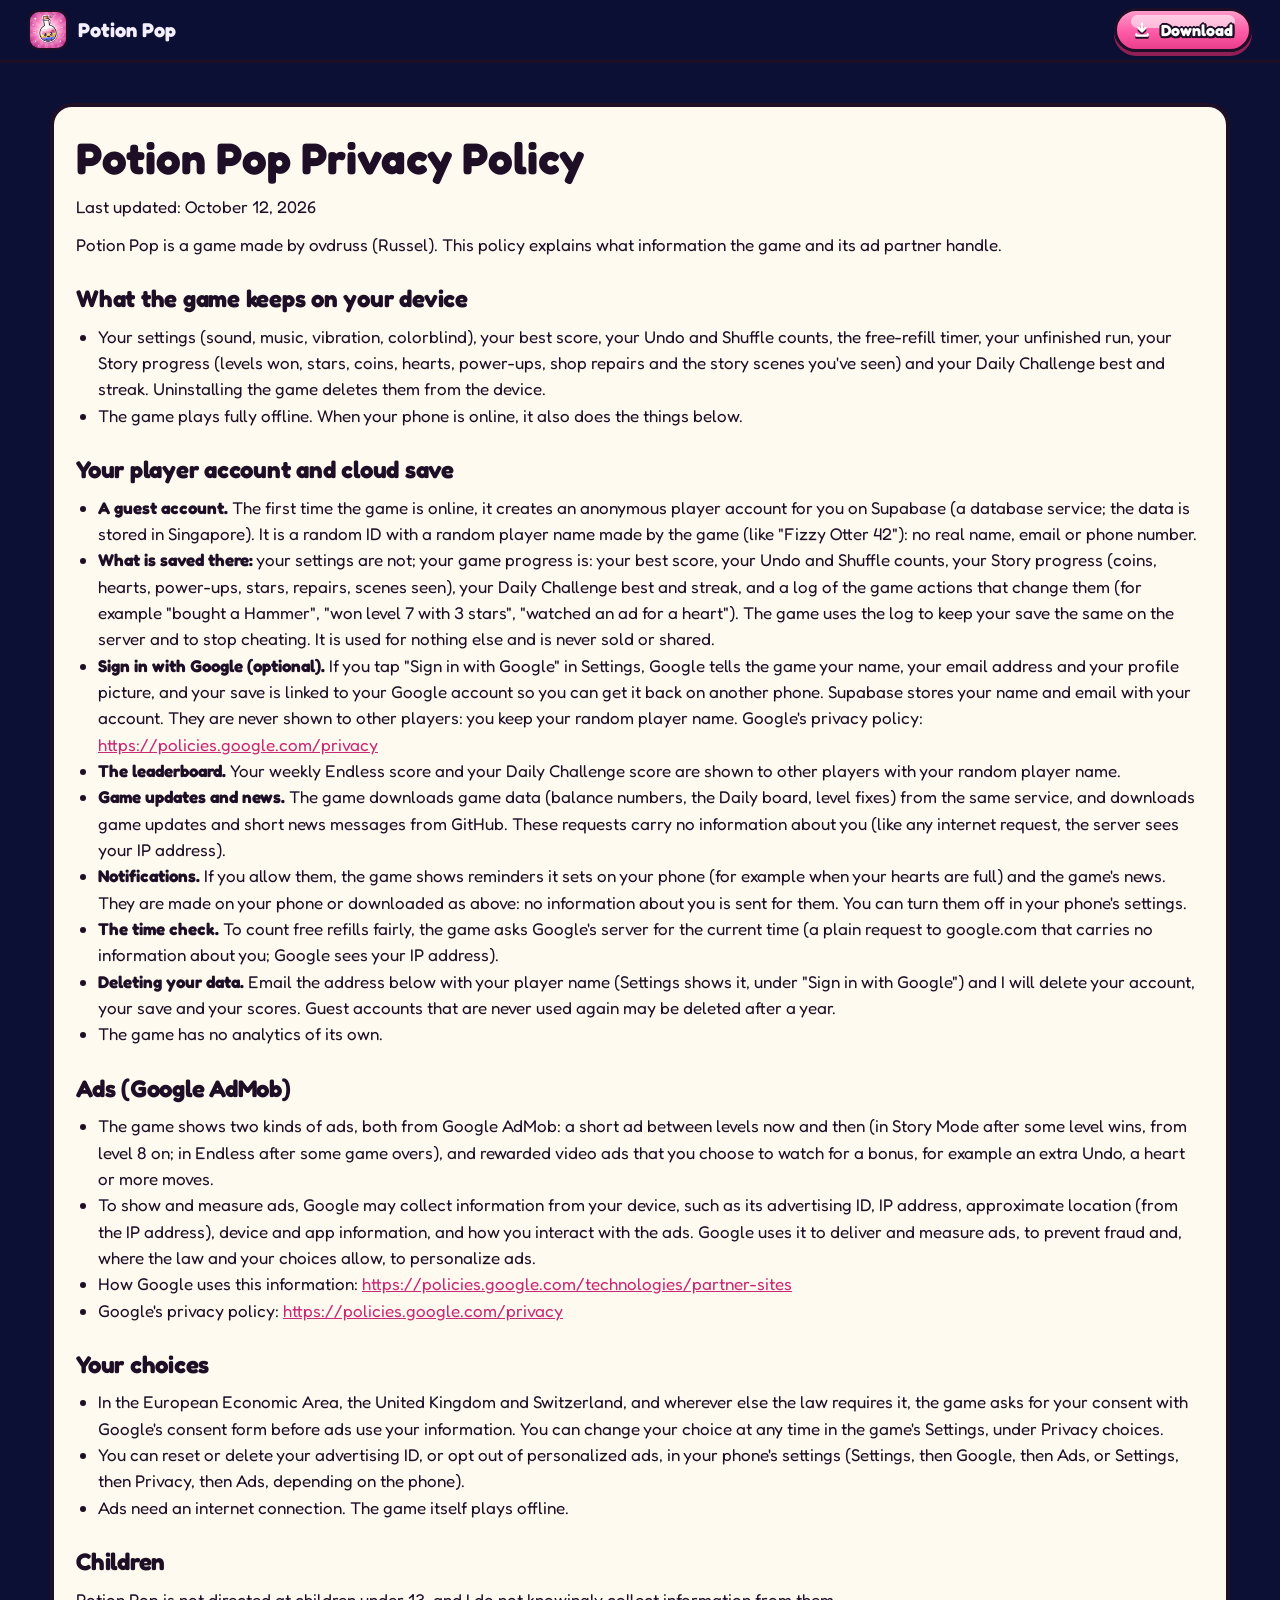
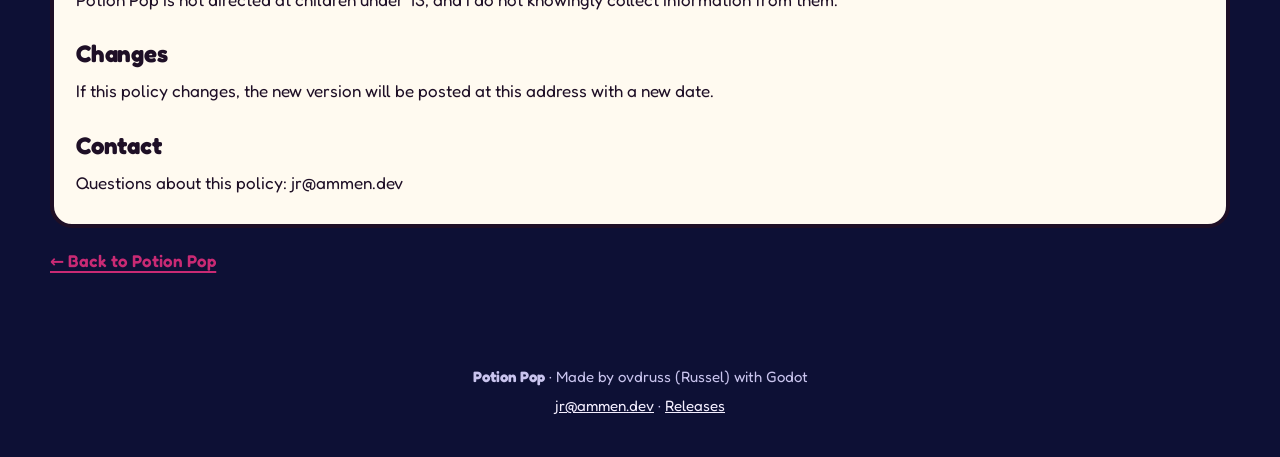
==== commit b71ef336: "Privacy policy: the ads between levels (interstitials) as well as the rewarded ones" ====
--- a/privacy/index.html
+++ b/privacy/index.html
@@ -15,7 +15,7 @@
   <a class="btn btn-candy btn-sm" href="https://github.com/opiumheimer/opiumheimer.github.io/releases/latest/download/PotionPop.apk"><svg aria-hidden="true" viewBox="0 0 24 24"><path d="M12 3v11m0 0-4.5-4.5M12 14l4.5-4.5M4.5 17.5v2h15v-2"/></svg>Download</a>
 </header>
 <main id="main" class="wrap policy"><article><h1>Potion Pop Privacy Policy</h1>
-<p>Last updated: October 11, 2026</p>
+<p>Last updated: October 12, 2026</p>
 <p>Potion Pop is a game made by ovdruss (Russel). This policy explains what information the game and its ad partner handle.</p>
 <h2>What the game keeps on your device</h2>
 <ul>
@@ -36,7 +36,7 @@
 </ul>
 <h2>Ads (Google AdMob)</h2>
 <ul>
-<li>The game shows rewarded video ads only when you choose to watch one, for example for an extra Undo or Shuffle. The ads come from Google AdMob.</li>
+<li>The game shows two kinds of ads, both from Google AdMob: a short ad between levels now and then (in Story Mode after some level wins, from level 8 on; in Endless after some game overs), and rewarded video ads that you choose to watch for a bonus, for example an extra Undo, a heart or more moves.</li>
 <li>To show and measure ads, Google may collect information from your device, such as its advertising ID, IP address, approximate location (from the IP address), device and app information, and how you interact with the ads. Google uses it to deliver and measure ads, to prevent fraud and, where the law and your choices allow, to personalize ads.</li>
 <li>How Google uses this information: <a href="https://policies.google.com/technologies/partner-sites">https://policies.google.com/technologies/partner-sites</a></li>
 <li>Google's privacy policy: <a href="https://policies.google.com/privacy">https://policies.google.com/privacy</a></li>
